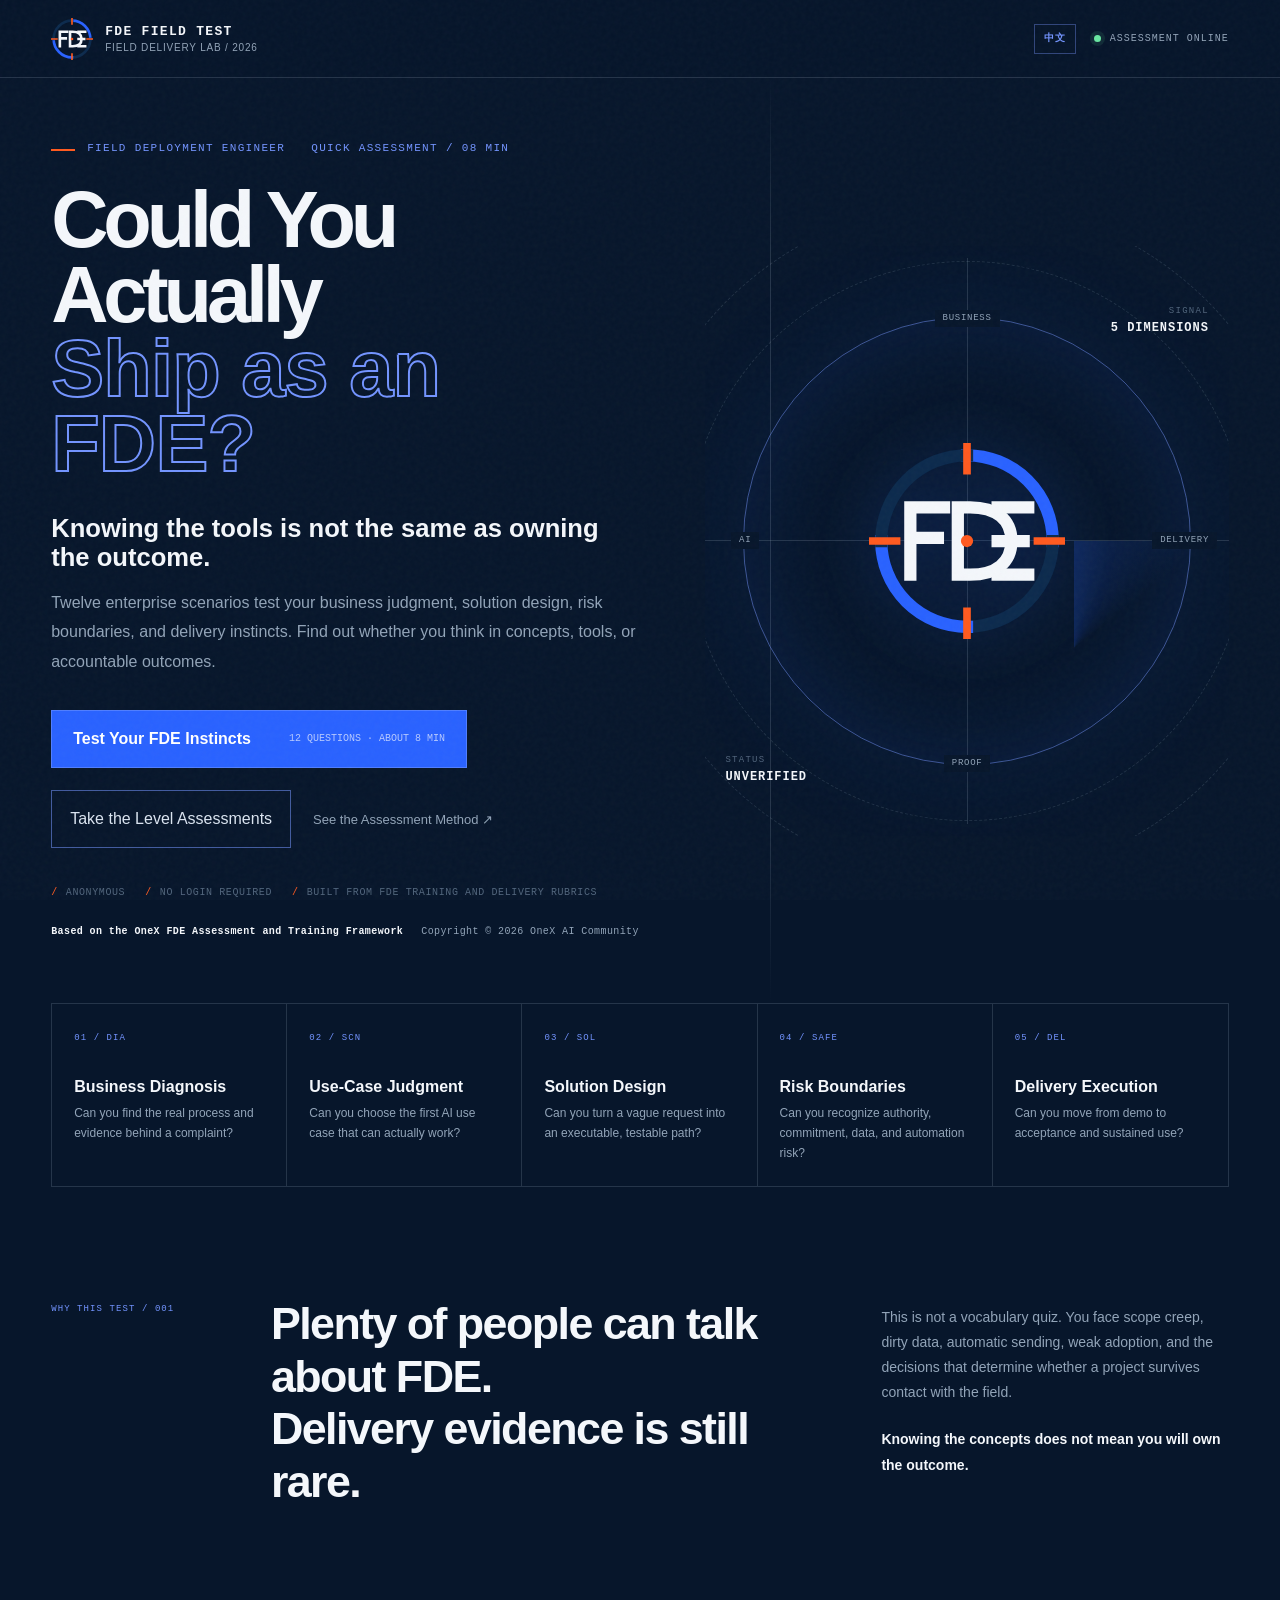
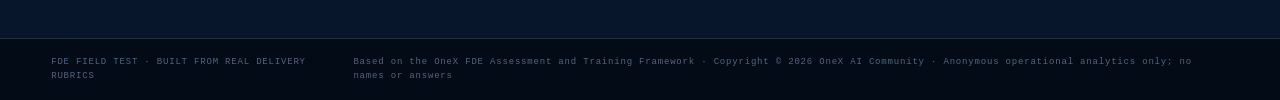
==== en/index.html @ 3817c982 "Build complete English FDE mirror" ====
<!doctype html>
<html lang="en">
  <head>
    <meta charset="utf-8" />
    <meta name="viewport" content="width=device-width, initial-scale=1" />
    <meta name="theme-color" content="#07162b" />
    <meta name="description" content="A public FDE capability challenge based on the OneX assessment and training framework: 12 quick scenarios and 200 questions across Foundation, Delivery, and Command." />
    <title>Could You Actually Ship as an FDE? | FDE Field Test</title>
    <link rel="icon" href="../logo.svg" type="image/svg+xml" />
    <link rel="stylesheet" href="../styles.css" />
    <link rel="stylesheet" href="../exam.css" />
  </head>
  <body>
    <div class="noise" aria-hidden="true"></div>
    <header class="site-header">
      <a class="brand" href="#" data-action="home" aria-label="Return to the FDE Field Test home page">
        <img src="../logo.svg" alt="" width="42" height="42" />
        <span class="brand-lockup"><strong>FDE FIELD TEST</strong><small>FIELD DELIVERY LAB / 2026</small></span>
      </a>
      <div class="header-tools">
        <a class="locale-switch" data-locale-switch href="../" lang="zh-CN" hreflang="zh-CN">中文</a>
        <div class="header-status" aria-label="Assessment status"><span class="status-light"></span><span>ASSESSMENT ONLINE</span></div>
      </div>
    </header>

    <main>
      <section id="landing-view" class="view landing-view" aria-labelledby="landing-title">
        <div class="hero-grid">
          <div class="hero-copy">
            <p class="eyebrow"><span>FIELD DEPLOYMENT ENGINEER</span><span>QUICK ASSESSMENT / 08 MIN</span></p>
            <h1 id="landing-title">Could You Actually<br /><em>Ship as an FDE?</em></h1>
            <p class="hero-deck">Knowing the tools is not the same as owning the outcome.</p>
            <p class="hero-intro">Twelve enterprise scenarios test your business judgment, solution design, risk boundaries, and delivery instincts. Find out whether you think in concepts, tools, or accountable outcomes.</p>
            <div class="hero-actions">
              <button class="primary-cta" type="button" data-action="start"><span>Test Your FDE Instincts</span><span class="button-code">12 QUESTIONS · ABOUT 8 MIN</span></button>
              <button class="secondary-button hero-exam-entry" type="button" data-action="levels">Take the Level Assessments</button>
              <button class="text-button" type="button" data-action="show-method">See the Assessment Method <span>↗</span></button>
            </div>
            <div class="hero-notes" aria-label="Assessment notes"><span>Anonymous</span><span>No login required</span><span>Built from FDE training and delivery rubrics</span></div>
            <p class="onex-credit"><strong>Based on the OneX FDE Assessment and Training Framework</strong><span>Copyright © 2026 OneX AI Community</span></p>
          </div>

          <div class="calibration-stage" aria-label="Five-dimension FDE capability instrument">
            <div class="orbit orbit-a"></div><div class="orbit orbit-b"></div>
            <div class="calibration-ring">
              <div class="tick-ring"></div><img class="hero-logo" src="../logo.svg" alt="FDE Field Test mark" /><div class="scan-line"></div>
              <span class="axis-label axis-top">BUSINESS</span><span class="axis-label axis-right">DELIVERY</span><span class="axis-label axis-bottom">PROOF</span><span class="axis-label axis-left">AI</span>
            </div>
            <div class="telemetry telemetry-top"><small>SIGNAL</small><strong>5 DIMENSIONS</strong></div>
            <div class="telemetry telemetry-bottom"><small>STATUS</small><strong>UNVERIFIED</strong></div>
          </div>
        </div>

        <div class="dimension-strip" aria-label="Five capabilities covered by the assessment">
          <article><span>01 / DIA</span><strong>Business Diagnosis</strong><p>Can you find the real process and evidence behind a complaint?</p></article>
          <article><span>02 / SCN</span><strong>Use-Case Judgment</strong><p>Can you choose the first AI use case that can actually work?</p></article>
          <article><span>03 / SOL</span><strong>Solution Design</strong><p>Can you turn a vague request into an executable, testable path?</p></article>
          <article><span>04 / SAFE</span><strong>Risk Boundaries</strong><p>Can you recognize authority, commitment, data, and automation risk?</p></article>
          <article><span>05 / DEL</span><strong>Delivery Execution</strong><p>Can you move from demo to acceptance and sustained use?</p></article>
        </div>

        <section class="truth-panel" aria-labelledby="truth-title">
          <p class="section-code">WHY THIS TEST / 001</p>
          <div><h2 id="truth-title">Plenty of people can talk about FDE.<br />Delivery evidence is still rare.</h2></div>
          <div class="truth-copy"><p>This is not a vocabulary quiz. You face scope creep, dirty data, automatic sending, weak adoption, and the decisions that determine whether a project survives contact with the field.</p><p class="sharp">Knowing the concepts does not mean you will own the outcome.</p></div>
        </section>
      </section>

      <section id="quiz-view" class="view quiz-view" hidden aria-labelledby="question-title">
        <div class="quiz-topbar">
          <button class="back-link" type="button" data-action="home">← Exit Quick Test</button>
          <div class="progress-meta"><span id="progress-text">QUESTION 01 / 12</span><span id="dimension-code">DIA · BUSINESS DIAGNOSIS</span></div>
        </div>
        <div class="progress-track" aria-hidden="true"><span id="progress-bar"></span></div>
        <div class="question-layout">
          <aside class="question-index" aria-hidden="true"><span id="question-number">01</span><small>FIELD<br />DECISION</small></aside>
          <div class="question-panel">
            <p class="scenario-label">/ FIELD SCENARIO</p><p id="question-scenario" class="scenario"></p><h2 id="question-title"></h2>
            <fieldset id="options-list" class="options-list"><legend class="sr-only">Choose one answer</legend></fieldset>
            <p id="question-error" class="question-error" role="alert" aria-live="polite"></p>
            <div class="quiz-controls"><button class="secondary-button" type="button" data-action="previous">Previous</button><span class="keyboard-hint">Press 1–4 · Enter to continue</span><button class="next-button" type="button" data-action="next">Lock Decision →</button></div>
          </div>
        </div>
      </section>

      <section id="result-view" class="view result-view" hidden aria-labelledby="result-level">
        <div class="result-head">
          <div><p class="eyebrow"><span>ASSESSMENT COMPLETE</span><span>QUICK PROFILE</span></p><p class="evidence-badge"><span></span>Potential profile · Not yet verified</p><h1 id="result-level">Use-Case Solver</h1><p id="result-verdict" class="result-verdict"></p></div>
          <div class="score-dial" aria-label="FDE potential index"><svg viewBox="0 0 220 220" aria-hidden="true"><circle class="dial-track" cx="110" cy="110" r="92"></circle><circle id="dial-progress" class="dial-progress" cx="110" cy="110" r="92"></circle><path class="dial-notch" d="M110 4v20M216 110h-20M110 216v-20M4 110h20"></path></svg><div><strong id="result-score">00</strong><span>/ 100</span><small>FDE POTENTIAL INDEX</small></div></div>
        </div>
        <div class="result-grid">
          <article class="radar-card"><header><span>CAPABILITY RADAR</span><strong>Five Dimensions</strong></header><canvas id="radar-canvas" width="560" height="420" aria-label="Five-dimension capability radar"></canvas><div id="dimension-scores" class="dimension-scores"></div></article>
          <div class="result-insights"><article class="insight-card strength-card"><span>STRONGEST SIGNAL</span><h2>Your Strength</h2><p id="result-strength"></p></article><article class="insight-card exposure-card"><span>WHERE YOU GET EXPOSED</span><h2 id="exposure-title">Where Your Judgment Breaks Down</h2><p id="result-exposure"></p></article><article class="insight-card action-card"><span>NEXT MOVE</span><h2>What to Train Next</h2><p id="result-training"></p></article></div>
        </div>
        <div class="result-actions"><button class="primary-cta" type="button" data-action="share">Generate My FDE Profile Card</button><button class="secondary-button light" type="button" data-action="professional">Start at Foundation</button><button class="text-button light" type="button" data-action="restart">Retake the Quick Test</button></div>
        <p class="onex-credit result-credit"><strong>Based on the OneX FDE Assessment and Training Framework</strong><span>Copyright © 2026 OneX AI Community</span></p>
        <div id="share-panel" class="share-panel" hidden><div class="share-preview"><canvas id="share-canvas" width="1080" height="1440" aria-label="FDE potential profile share card"></canvas></div><div class="share-copy"><span>SHARE THE SIGNAL</span><h2>Not another claim.<br />A snapshot of judgment.</h2><p>Share the card with peers or your team. The quick test profiles potential only; professional capability still requires project evidence and field review.</p><button class="next-button" type="button" data-action="download-card">Save Profile Card PNG</button></div></div>
      </section>

      <section id="level-view" class="view level-view" hidden aria-labelledby="level-title">
        <div class="exam-page-head"><button id="level-back-button" class="back-link light" type="button" data-exam-action="back-from-level">← Back to Home</button><p class="onex-credit compact"><strong>Based on the OneX FDE Assessment and Training Framework</strong><span>Copyright © 2026 OneX AI Community</span></p></div>
        <div class="level-intro"><p class="eyebrow"><span>FDE PROGRESSION</span><span>NO LEVEL SKIPPING</span></p><h1 id="level-title">Advanced is a standard you earn.<br />One level at a time.</h1><p>Everyone starts at Foundation. A full assessment unlocks the next level only with at least 85 overall and 70 in every module.</p></div>
        <div id="progression-path" class="progression-path" aria-label="FDE three-level progression path"><div data-path-level="junior"><span>01</span><strong>Foundation</strong><small>Required start</small></div><i aria-hidden="true">→</i><div data-path-level="intermediate"><span>02</span><strong>Delivery</strong><small>Unlock after Foundation</small></div><i aria-hidden="true">→</i><div data-path-level="advanced"><span>03</span><strong>Command</strong><small>Unlock after Delivery</small></div></div>
        <p id="progression-notice" class="progression-notice" role="status" aria-live="polite"></p>
        <div class="level-matrix" aria-label="FDE three-level assessments">
          <article class="level-card level-junior" data-level-card="junior"><header><span>L1 / FOUNDATION</span><b data-level-status="junior">Required Start</b></header><div class="level-number" aria-hidden="true">01</div><h2>Foundation · Core Knowledge</h2><p>For AI users and people beginning an FDE path. Tests models, prompting, RAG, use-case judgment, and delivery boundaries.</p><dl><div><dt>FULL</dt><dd>100 questions</dd></div><div><dt>ADVANCE</dt><dd>85</dd></div><div><dt>MODULE</dt><dd>≥ 70</dd></div></dl><p class="level-access-copy" data-lock-copy="junior">Required starting point</p><p class="level-best" data-best-score="junior"></p><button type="button" data-exam-action="select-level" data-level="junior">Enter Foundation →</button></article>
          <article class="level-card level-intermediate" data-level-card="intermediate"><header><span>L2 / DELIVERY</span><b data-level-status="intermediate">Locked</b></header><div class="level-number" aria-hidden="true">02</div><h2>Delivery · Applied Scenarios</h2><p>For people with solution, pilot, workflow, or client-delivery experience. Tests diagnosis, tradeoffs, execution, and acceptance.</p><dl><div><dt>FULL</dt><dd>60 questions</dd></div><div><dt>ADVANCE</dt><dd>85</dd></div><div><dt>MODULE</dt><dd>≥ 70</dd></div></dl><p class="level-access-copy" data-lock-copy="intermediate">🔒 Qualify at Foundation first</p><p class="level-best" data-best-score="intermediate"></p><button type="button" data-exam-action="select-level" data-level="intermediate">Enter Delivery →</button></article>
          <article class="level-card level-advanced" data-level-card="advanced"><header><span>L3 / COMMAND</span><b data-level-status="advanced">Locked</b></header><div class="level-number" aria-hidden="true">03</div><h2>Command · Complex Decisions</h2><p>For leaders of complex programs, cross-functional governance, and delivery at scale. Tests accountable decisions under commercial pressure.</p><dl><div><dt>FULL</dt><dd>40 questions</dd></div><div><dt>ADVANCE</dt><dd>85</dd></div><div><dt>MODULE</dt><dd>≥ 70</dd></div></dl><p class="level-access-copy" data-lock-copy="advanced">🔒 Qualify at Delivery first</p><p class="level-best" data-best-score="advanced"></p><button type="button" data-exam-action="select-level" data-level="advanced">Enter Command →</button></article>
        </div>
        <p class="certification-boundary">This result comes from a public FDE capability challenge. It is not a formal graduation, certification, or determination of real-project capability.</p>
      </section>

      <section id="mode-view" class="view mode-view" hidden aria-labelledby="mode-title">
        <div class="exam-page-head"><button class="back-link light" type="button" data-exam-action="levels">← Choose Another Level</button><p class="onex-credit compact"><strong>Based on the OneX FDE Assessment and Training Framework</strong><span>Copyright © 2026 OneX AI Community</span></p></div>
        <div class="mode-layout"><div class="mode-brief"><p id="mode-level-code" class="eyebrow"><span>L1 / FOUNDATION</span><span>MODE SELECT</span></p><h1 id="mode-title">Foundation · Core Knowledge</h1><p id="mode-description">Tests the core concepts, methods, and risk boundaries required for enterprise AI delivery.</p><p class="mode-rule-copy">Qualification: full assessment ≥ 85 overall and every module ≥ 70.</p><div id="mode-modules" class="mode-modules" aria-label="Assessment modules"></div></div>
          <div class="mode-options"><article><span>FULL ASSESSMENT</span><h2>Full Assessment</h2><strong id="full-count">100 questions</strong><p id="full-time">Suggested: 100–140 minutes</p><small>Counts toward qualification · Complete every question</small><button type="button" data-exam-action="start-mode" data-mode="full">Start Full Assessment →</button></article><article><span>PRACTICE SET</span><h2>Practice Set</h2><strong id="mock-count">50 questions</strong><p id="mock-time">Suggested: 45–70 minutes</p><small>Practice only · Does not create a level record or unlock the next level</small><button type="button" data-exam-action="start-mode" data-mode="mock">Start Practice Set →</button></article><div id="resume-panel" class="resume-panel" hidden><div><span>LOCAL PROGRESS</span><strong id="resume-copy">Unfinished progress found</strong></div><button type="button" data-exam-action="resume">Resume</button><button type="button" data-exam-action="clear-progress">Clear Progress</button></div><div id="progress-warning" class="progress-warning" hidden role="status"><div><span>PROGRESS RESET</span><strong id="progress-warning-copy">This progress cannot be restored.</strong></div><button type="button" data-exam-action="clear-invalid-progress">Clear Old Progress</button></div></div>
        </div>
      </section>

      <section id="exam-view" class="view exam-view" hidden aria-labelledby="exam-question-title">
        <div class="exam-shell"><aside id="exam-navigator" class="exam-navigator" aria-label="Question navigator"><div class="exam-nav-head"><span id="exam-level-code">L1 / FOUNDATION</span><button type="button" data-exam-action="toggle-nav" aria-expanded="false">Question Map</button></div><div class="exam-nav-stats"><strong id="exam-answered">0</strong><span>/ <b id="exam-total">100</b> answered</span></div><div id="exam-number-grid" class="exam-number-grid"></div><div class="exam-nav-legend"><span><i class="answered"></i>Answered</span><span><i class="current"></i>Current</span><span><i></i>Blank</span></div><button class="clear-exam" type="button" data-exam-action="clear-progress">Clear This Attempt</button></aside>
          <div class="exam-workbench"><header class="exam-toolbar"><button class="back-link light" type="button" data-exam-action="mode">← Exit Assessment</button><div><span id="exam-mode-label">Full Assessment</span><span id="exam-module-label">AI and LLM Foundations</span></div><p class="onex-credit compact"><strong>Based on the OneX FDE Framework</strong><span>Copyright © 2026 OneX AI Community</span></p></header><div class="exam-progress"><span id="exam-progress-bar"></span></div><article class="exam-question-card"><div class="exam-question-meta"><span id="exam-question-number">QUESTION 001</span><span id="exam-question-type">Single Select</span></div><p id="exam-question-guidance" class="exam-question-guidance" role="note" hidden>Select every correct answer. Missing, extra, or incorrect choices receive zero credit.</p><p id="exam-question-context" class="exam-context"></p><h1 id="exam-question-title">Loading question</h1><fieldset id="exam-options" class="exam-options"><legend class="sr-only">Choose an answer</legend></fieldset><p id="exam-save-status" class="exam-save-status" role="status">Answers are saved automatically in this browser</p></article><div class="exam-controls"><button type="button" data-exam-action="previous">← Previous</button><button type="button" data-exam-action="submit">Submit Assessment</button><button type="button" data-exam-action="next">Next →</button></div></div>
        </div>
        <div id="submit-panel" class="submit-panel" hidden role="dialog" aria-modal="true" aria-labelledby="submit-title"><div><span>FINAL CHECK</span><h2 id="submit-title">Submit this assessment?</h2><p id="submit-copy">Some questions are unanswered.</p><div><button type="button" data-exam-action="cancel-submit">Keep Working</button><button type="button" data-exam-action="confirm-submit">Confirm Submission</button></div></div></div>
      </section>

      <section id="exam-result-view" class="view exam-result-view" hidden aria-labelledby="exam-result-title">
        <div class="exam-result-top"><div><p id="exam-result-code" class="eyebrow"><span>L1 / FOUNDATION</span><span>ASSESSMENT COMPLETE</span></p><span id="exam-result-status" class="exam-result-status">Foundation Result</span><h1 id="exam-result-title">Your field judgment left evidence.</h1><p class="certification-boundary">This online result reflects this question set only. It is not full FDE certification.</p></div><div class="exam-score-block"><strong id="exam-result-score">00</strong><span>/ 100</span><small id="exam-result-mode">Practice Set</small></div></div>
        <div class="qualification-banner" aria-live="polite"><span>PROGRESSION VERDICT</span><strong id="qualification-status">Level Result</strong><p id="qualification-reason">Calculating qualification conditions.</p></div>
        <div class="exam-result-stats"><div><span>CORRECT</span><strong id="stat-correct">0</strong><small>Correct</small></div><div><span>PARTIAL</span><strong id="stat-partial">0</strong><small>Partial</small></div><div><span>WRONG</span><strong id="stat-wrong">0</strong><small>Incorrect</small></div><div><span>BLANK</span><strong id="stat-blank">0</strong><small>Unanswered</small></div></div>
        <div class="exam-result-grid"><article class="module-result-card"><header><span>MODULE PROFILE</span><h2>Capability by Module</h2></header><div id="module-results"></div></article><article class="result-diagnosis-card"><span>FIELD DIAGNOSIS</span><h2>Result Diagnosis</h2><div><strong>Strongest Module</strong><p id="result-strong-module"></p></div><div><strong>Training Priority</strong><p id="result-weak-module"></p></div></article></div>
        <section class="review-section" aria-labelledby="review-title"><header><div><span>REVIEW LOG</span><h2 id="review-title">Answer Review</h2></div><label>Filter by module<select id="review-filter" data-exam-action="filter-review"><option value="all">All Modules</option></select></label></header><div id="review-list" class="review-list"></div></section>
        <section id="final-share-identity" class="final-share-identity" aria-labelledby="final-share-title" hidden><div><span>OPTIONAL SHARE NAME</span><h2 id="final-share-title">Add a name to the three-level card</h2><p>Use your name, handle, or public alias. Leave it blank to show Anonymous Challenger.</p></div><label for="final-share-name"><span>Display name · Optional · 20 characters maximum</span><input id="final-share-name" name="share-name" maxlength="20" autocomplete="off" placeholder="e.g. Alex / fieldbuilder" /></label><small>Used only to generate this image locally. It is not uploaded, saved in the browser, or sent to analytics.</small></section>
        <div class="exam-result-actions"><button id="next-level-button" type="button" data-exam-action="next-level" hidden>Enter Next Level</button><button id="share-result-button" type="button" data-exam-action="share-result">Generate Level Scorecard</button><button type="button" data-exam-action="retry">Retry This Level</button><button type="button" data-exam-action="levels">View Level Path</button><button type="button" data-exam-action="home">Back to Home</button></div>
        <div id="exam-share-panel" class="exam-share-panel" hidden><canvas id="exam-share-canvas" width="1080" height="1440" aria-label="FDE level assessment share card"></canvas><div><span>SHARE YOUR PROOF</span><h2>Share the score.<br />Keep the boundary clear.</h2><p>The scorecard states the level, mode, and public-assessment boundary.</p><p id="exam-share-status" class="exam-share-status" role="status"></p><button type="button" data-exam-action="download-result-card">Save Scorecard PNG</button></div></div>
        <p class="onex-credit result-credit"><strong>Based on the OneX FDE Assessment and Training Framework</strong><span>Copyright © 2026 OneX AI Community</span></p>
      </section>
    </main>

    <footer><span>FDE FIELD TEST · BUILT FROM REAL DELIVERY RUBRICS</span><span>Based on the OneX FDE Assessment and Training Framework · Copyright © 2026 OneX AI Community · Anonymous operational analytics only; no names or answers</span></footer>
    <script type="module" src="../app.js"></script>
  </body>
</html>
---- styles.css ----
:root {
  color-scheme: dark;
  --navy-950: #030b17;
  --navy-900: #07162b;
  --navy-800: #0c2a4d;
  --cobalt: #2962ff;
  --cobalt-soft: #7394ff;
  --orange: #ff5a1f;
  --white: #f4f7fb;
  --steel: #92a4b8;
  --steel-dark: #51657c;
  --line: rgba(146, 164, 184, 0.22);
  --ink: #0a182a;
  --paper: #eef3f8;
  --mono: "SFMono-Regular", "Roboto Mono", Consolas, "Liberation Mono", monospace;
  --sans: Inter, "SF Pro Display", "PingFang SC", "Microsoft YaHei", sans-serif;
}

* { box-sizing: border-box; }
html { scroll-behavior: smooth; }
body { margin: 0; min-width: 320px; min-height: 100vh; background: var(--navy-900); color: var(--white); font-family: var(--sans); }
button, input { font: inherit; }
button { color: inherit; }
button:focus-visible, a:focus-visible, input:focus-visible { outline: 3px solid var(--orange); outline-offset: 4px; }
[hidden] { display: none !important; }
.sr-only { position: absolute; width: 1px; height: 1px; padding: 0; margin: -1px; overflow: hidden; clip: rect(0, 0, 0, 0); white-space: nowrap; border: 0; }
.noise { position: fixed; inset: 0; pointer-events: none; z-index: 30; opacity: .035; background-image: url("data:image/svg+xml,%3Csvg viewBox='0 0 220 220' xmlns='http://www.w3.org/2000/svg'%3E%3Cfilter id='n'%3E%3CfeTurbulence type='fractalNoise' baseFrequency='.9' numOctaves='3' stitchTiles='stitch'/%3E%3C/filter%3E%3Crect width='100%25' height='100%25' filter='url(%23n)' opacity='.9'/%3E%3C/svg%3E"); }

.site-header { min-height: 78px; padding: 0 clamp(20px, 4vw, 64px); display: flex; align-items: center; justify-content: space-between; border-bottom: 1px solid var(--line); background: rgba(7, 22, 43, .9); backdrop-filter: blur(18px); position: relative; z-index: 10; }
.brand { display: inline-flex; align-items: center; gap: 12px; color: inherit; text-decoration: none; }
.brand img { width: 42px; height: 42px; }
.brand-lockup { display: grid; gap: 3px; }
.brand-lockup strong { font-family: var(--mono); letter-spacing: .1em; font-size: 13px; }
.brand-lockup small { color: var(--steel); font-size: 10px; letter-spacing: .08em; }
.header-tools { display: flex; align-items: center; gap: 18px; }
.locale-switch { min-width: 38px; height: 30px; padding: 0 9px; display: inline-grid; place-items: center; border: 1px solid rgba(115, 148, 255, .38); color: var(--cobalt-soft); text-decoration: none; font: 700 10px/1 var(--mono); letter-spacing: .1em; transition: color .18s ease, border-color .18s ease, background .18s ease; }
.locale-switch:hover { color: var(--white); border-color: var(--cobalt-soft); background: rgba(41, 98, 255, .13); }
.header-status { display: flex; align-items: center; gap: 9px; color: var(--steel); font: 10px/1 var(--mono); letter-spacing: .1em; }
.status-light { width: 7px; height: 7px; border-radius: 50%; background: #69e7a2; box-shadow: 0 0 0 4px rgba(105, 231, 162, .1); }

main { min-height: calc(100vh - 140px); }
.view { width: min(100%, 1600px); margin: 0 auto; }
.landing-view { padding: 0 clamp(20px, 4vw, 64px) 72px; }
.hero-grid { min-height: 680px; display: grid; grid-template-columns: minmax(0, 1.06fr) minmax(430px, .94fr); align-items: center; gap: clamp(30px, 5vw, 90px); position: relative; }
.hero-grid::before { content: ""; position: absolute; width: 1px; top: 0; bottom: 0; left: 61%; background: linear-gradient(transparent, var(--line) 20%, var(--line) 80%, transparent); }
.hero-copy { padding: 64px 0; position: relative; z-index: 2; }
.eyebrow { margin: 0 0 28px; display: flex; align-items: center; gap: 26px; color: var(--cobalt-soft); font: 11px/1.2 var(--mono); letter-spacing: .12em; }
.eyebrow span:first-child { padding-left: 36px; position: relative; }
.eyebrow span:first-child::before { content: ""; position: absolute; left: 0; top: 50%; width: 24px; height: 2px; background: var(--orange); }
.hero-copy h1, .result-head h1, .pro-view > h1 { margin: 0; font-size: clamp(54px, 6.2vw, 104px); line-height: .94; letter-spacing: -.065em; font-weight: 780; }
.hero-copy h1 em { color: transparent; -webkit-text-stroke: 2px var(--cobalt-soft); font-style: normal; letter-spacing: -.01em; }
.hero-deck { margin: 32px 0 0; color: var(--white); font-size: clamp(20px, 2vw, 30px); font-weight: 700; }
.hero-intro { max-width: 660px; margin: 16px 0 0; color: var(--steel); font-size: 16px; line-height: 1.85; }
.hero-actions { margin-top: 34px; display: flex; align-items: center; flex-wrap: wrap; gap: 22px; }
.primary-cta, .next-button { min-height: 58px; border: 0; padding: 0 22px; display: inline-flex; align-items: center; justify-content: space-between; gap: 38px; background: var(--cobalt); color: #fff; font-weight: 750; cursor: pointer; box-shadow: inset 0 0 0 1px rgba(255,255,255,.18); transition: transform .18s ease, background .18s ease; }
.primary-cta:hover, .next-button:hover { transform: translateY(-2px); background: #3d72ff; }
.button-code { color: rgba(255,255,255,.66); font: 10px/1 var(--mono); }
.text-button, .back-link { border: 0; padding: 8px 0; background: transparent; color: var(--steel); cursor: pointer; font-size: 13px; }
.text-button:hover, .back-link:hover { color: var(--white); }
.hero-notes { margin-top: 38px; display: flex; flex-wrap: wrap; gap: 9px 20px; color: var(--steel-dark); font: 10px/1.4 var(--mono); letter-spacing: .06em; text-transform: uppercase; }
.hero-notes span::before { content: "/"; margin-right: 8px; color: var(--orange); }

.calibration-stage { min-height: 590px; display: grid; place-items: center; position: relative; overflow: hidden; }
.calibration-ring { width: min(35vw, 470px); aspect-ratio: 1; border: 1px solid rgba(115, 148, 255, .5); border-radius: 50%; display: grid; place-items: center; position: relative; box-shadow: inset 0 0 90px rgba(41, 98, 255, .12), 0 0 120px rgba(41, 98, 255, .08); }
.calibration-ring::before, .calibration-ring::after { content: ""; position: absolute; background: rgba(146, 164, 184, .22); }
.calibration-ring::before { width: calc(100% + 120px); height: 1px; }
.calibration-ring::after { height: calc(100% + 120px); width: 1px; }
.tick-ring { position: absolute; inset: 24px; border-radius: 50%; background: repeating-conic-gradient(from -1deg, rgba(146,164,184,.5) 0 1deg, transparent 1deg 10deg); mask: radial-gradient(circle, transparent 0 79%, #000 80% 84%, transparent 85%); }
.hero-logo { width: 44%; height: 44%; filter: drop-shadow(0 0 28px rgba(41,98,255,.22)); z-index: 2; }
.scan-line { position: absolute; width: 48%; height: 48%; top: 50%; left: 50%; transform-origin: 0 0; background: conic-gradient(from 0deg, rgba(41,98,255,.22), transparent 52deg); border-radius: 0 0 100% 0; animation: scan 8s linear infinite; }
.orbit { position: absolute; border: 1px dashed rgba(146,164,184,.18); border-radius: 50%; }
.orbit-a { width: 560px; aspect-ratio: 1; }
.orbit-b { width: 680px; aspect-ratio: 1; }
.axis-label { position: absolute; padding: 4px 8px; background: var(--navy-900); color: var(--steel); font: 9px/1 var(--mono); letter-spacing: .08em; z-index: 2; }
.axis-top { top: -8px; }.axis-right { right: -27px; }.axis-bottom { bottom: -8px; }.axis-left { left: -13px; }
.telemetry { position: absolute; display: grid; gap: 5px; font-family: var(--mono); }
.telemetry small { color: var(--steel-dark); font-size: 9px; letter-spacing: .14em; }
.telemetry strong { font-size: 12px; letter-spacing: .08em; }
.telemetry-top { top: 60px; right: 20px; text-align: right; }.telemetry-bottom { bottom: 52px; left: 20px; }
@keyframes scan { to { transform: rotate(360deg); } }

.dimension-strip { display: grid; grid-template-columns: repeat(5, 1fr); border: 1px solid var(--line); }
.dimension-strip article { min-height: 164px; padding: 22px; border-right: 1px solid var(--line); transition: background .2s ease; }
.dimension-strip article:last-child { border-right: 0; }
.dimension-strip article:hover { background: rgba(41,98,255,.07); }
.dimension-strip span, .section-code, .insight-card > span, .radar-card header span, .pro-grid article > span, .share-copy > span { color: var(--cobalt-soft); font: 9px/1 var(--mono); letter-spacing: .12em; }
.dimension-strip strong { display: block; margin-top: 34px; font-size: 16px; }
.dimension-strip p { margin: 8px 0 0; color: var(--steel); font-size: 12px; line-height: 1.65; }
.truth-panel { padding: 110px 0 58px; display: grid; grid-template-columns: .4fr 1.3fr .8fr; gap: 46px; align-items: start; }
.section-code { margin: 8px 0 0; }
.truth-panel h2 { margin: 0; font-size: clamp(30px, 3.5vw, 52px); line-height: 1.18; letter-spacing: -.035em; }
.truth-copy { padding-top: 8px; }
.truth-copy p { margin: 0; color: var(--steel); line-height: 1.8; font-size: 14px; }
.truth-copy .sharp { margin-top: 22px; color: var(--white); font-weight: 700; }

.quiz-view { min-height: calc(100vh - 78px); padding: 40px clamp(20px, 5vw, 84px) 80px; }
.quiz-topbar { display: flex; justify-content: space-between; align-items: center; }
.progress-meta { display: flex; gap: 32px; color: var(--steel); font: 10px/1 var(--mono); letter-spacing: .1em; }
.progress-track { height: 2px; margin-top: 22px; background: rgba(146,164,184,.16); }
.progress-track span { display: block; width: 8.33%; height: 100%; background: var(--orange); transition: width .35s ease; }
.question-layout { width: min(1180px, 100%); margin: 56px auto 0; display: grid; grid-template-columns: 130px 1fr; gap: 54px; }
.question-index { border-right: 1px solid var(--line); }
.question-index > span { display: block; color: transparent; -webkit-text-stroke: 1px var(--cobalt-soft); font: 92px/.8 var(--mono); letter-spacing: -.12em; }
.question-index small { display: block; margin-top: 22px; color: var(--steel-dark); font: 9px/1.5 var(--mono); letter-spacing: .14em; }
.scenario-label { margin: 0 0 14px; color: var(--orange); font: 10px/1 var(--mono); letter-spacing: .12em; }
.scenario { max-width: 780px; margin: 0; color: var(--steel); font-size: 16px; line-height: 1.75; }
.question-panel h2 { max-width: 900px; margin: 22px 0 34px; font-size: clamp(30px, 3.8vw, 56px); line-height: 1.14; letter-spacing: -.04em; }
.options-list { margin: 0; padding: 0; border: 0; display: grid; grid-template-columns: repeat(2, minmax(0, 1fr)); gap: 12px; }
.option-label { min-height: 100px; display: flex; align-items: center; gap: 18px; padding: 18px; border: 1px solid var(--line); background: rgba(3,11,23,.35); cursor: pointer; transition: border .18s ease, background .18s ease, transform .18s ease; }
.option-label:hover { border-color: var(--cobalt-soft); transform: translateY(-1px); }
.option-label:has(input:checked) { border-color: var(--cobalt); background: rgba(41,98,255,.14); box-shadow: inset 4px 0 0 var(--cobalt); }
.option-key { flex: 0 0 auto; width: 34px; height: 34px; display: grid; place-items: center; border: 1px solid var(--steel-dark); color: var(--steel); font: 12px/1 var(--mono); }
.option-label:has(input:checked) .option-key { border-color: var(--orange); color: var(--white); background: var(--orange); }
.option-copy { color: #dbe5f1; font-size: 14px; line-height: 1.55; }
.question-error { min-height: 22px; margin: 14px 0 0; color: #ff9873; font-size: 12px; }
.quiz-controls { margin-top: 24px; display: grid; grid-template-columns: auto 1fr auto; gap: 22px; align-items: center; }
.secondary-button { min-height: 48px; padding: 0 18px; border: 1px solid var(--line); background: transparent; color: var(--steel); cursor: pointer; }
.secondary-button:hover { border-color: var(--cobalt-soft); color: var(--white); }
.secondary-button:disabled { opacity: .35; cursor: not-allowed; }
.keyboard-hint { justify-self: center; color: var(--steel-dark); font: 9px/1 var(--mono); letter-spacing: .08em; }

.result-view { background: var(--paper); color: var(--ink); padding: 70px clamp(20px, 5vw, 84px) 90px; }
.result-view .eyebrow { color: #3155be; }
.result-head { display: grid; grid-template-columns: 1fr auto; gap: 50px; align-items: center; padding-bottom: 54px; border-bottom: 1px solid rgba(10,24,42,.18); }
.evidence-badge { width: fit-content; margin: 0 0 22px; padding: 7px 11px; display: flex; align-items: center; gap: 8px; border: 1px solid rgba(10,24,42,.22); color: #3c526d; font: 10px/1 var(--mono); letter-spacing: .08em; }
.evidence-badge span { width: 7px; height: 7px; border-radius: 50%; background: var(--orange); }
.result-head h1 { max-width: 820px; font-size: clamp(52px, 7vw, 96px); }
.result-verdict { max-width: 720px; margin: 20px 0 0; color: #4b617a; font-size: 17px; line-height: 1.7; }
.score-dial { width: min(28vw, 300px); aspect-ratio: 1; position: relative; }
.score-dial svg { width: 100%; height: 100%; transform: rotate(-90deg); }
.dial-track, .dial-progress { fill: none; stroke-width: 8; }
.dial-track { stroke: rgba(10,24,42,.1); }
.dial-progress { stroke: var(--cobalt); stroke-linecap: square; stroke-dasharray: 578; stroke-dashoffset: 578; transition: stroke-dashoffset 1s cubic-bezier(.2,.8,.2,1); }
.dial-notch { stroke: var(--orange); stroke-width: 4; fill: none; }
.score-dial > div { position: absolute; inset: 0; display: grid; place-content: center; text-align: center; }
.score-dial strong { font: 78px/.85 var(--mono); letter-spacing: -.08em; }
.score-dial span { color: #70849a; font: 11px/1 var(--mono); }
.score-dial small { margin-top: 10px; color: #3c526d; font-size: 12px; }
.result-grid { margin-top: 40px; display: grid; grid-template-columns: minmax(0, 1.3fr) minmax(320px, .7fr); gap: 16px; }
.radar-card, .insight-card { border: 1px solid rgba(10,24,42,.16); background: #f8fafc; }
.radar-card { padding: 24px; }
.radar-card header { display: flex; justify-content: space-between; }
.radar-card header strong { font-size: 15px; }
.radar-card canvas { display: block; width: 100%; height: auto; max-height: 430px; }
.dimension-scores { display: grid; grid-template-columns: repeat(5, 1fr); border-top: 1px solid rgba(10,24,42,.12); }
.dimension-scores div { padding: 14px 8px 2px; border-right: 1px solid rgba(10,24,42,.12); }
.dimension-scores div:last-child { border-right: 0; }
.dimension-scores span { display: block; color: #647991; font-size: 10px; }
.dimension-scores strong { display: block; margin-top: 6px; font: 22px/1 var(--mono); }
.result-insights { display: grid; grid-template-rows: repeat(3, 1fr); gap: 16px; }
.insight-card { padding: 24px; }
.insight-card h2 { margin: 28px 0 8px; font-size: 20px; }
.insight-card p { margin: 0; color: #4d627a; font-size: 13px; line-height: 1.7; }
.exposure-card { background: var(--ink); color: var(--white); border-color: var(--ink); }
.exposure-card p { color: #aebdce; }
.exposure-card > span { color: #ff8a60; }
.result-actions { margin-top: 24px; display: flex; flex-wrap: wrap; align-items: center; gap: 12px; }
.secondary-button.light { border-color: rgba(10,24,42,.2); color: #3b526c; }
.text-button.light { color: #536b85; }
.share-panel { margin-top: 34px; padding-top: 34px; border-top: 1px solid rgba(10,24,42,.16); display: grid; grid-template-columns: minmax(280px,.7fr) minmax(300px,1fr); gap: 44px; align-items: center; }
.share-preview { max-width: 440px; padding: 12px; background: #dfe7f0; transform: rotate(-1.2deg); box-shadow: 0 20px 60px rgba(10,24,42,.16); }
.share-preview canvas { display: block; width: 100%; height: auto; background: var(--navy-900); }
.share-copy h2 { margin: 18px 0; font-size: clamp(34px,4vw,58px); line-height: 1.12; letter-spacing: -.04em; }
.share-copy p { max-width: 620px; margin: 0 0 28px; color: #4d627a; line-height: 1.75; }

.pro-view { min-height: calc(100vh - 78px); padding: 54px clamp(20px, 6vw, 100px) 90px; }
.pro-view .eyebrow { margin-top: 60px; }
.pro-view > h1 { max-width: 1000px; }
.pro-lead { max-width: 760px; margin: 28px 0 0; color: var(--steel); font-size: 17px; line-height: 1.8; }
.pro-grid { margin-top: 60px; display: grid; grid-template-columns: repeat(4, 1fr); border: 1px solid var(--line); }
.pro-grid article { min-height: 230px; padding: 24px; border-right: 1px solid var(--line); }
.pro-grid article:last-child { border-right: 0; }
.pro-grid article > span { color: var(--orange); font-size: 12px; }
.pro-grid h2 { margin: 70px 0 10px; font-size: 20px; }
.pro-grid p { margin: 0; color: var(--steel); font-size: 13px; line-height: 1.65; }
.pro-proof { margin: 24px 0; display: grid; grid-template-columns: 170px 170px 1fr; gap: 1px; background: var(--line); border: 1px solid var(--line); }
.pro-proof > * { margin: 0; padding: 22px; background: var(--navy-900); }
.pro-proof div { display: grid; gap: 7px; }
.pro-proof span { color: var(--steel-dark); font: 9px/1 var(--mono); letter-spacing: .1em; }
.pro-proof strong { font: 36px/1 var(--mono); }
.pro-proof small, .pro-proof p { color: var(--steel); font-size: 11px; line-height: 1.6; }

footer { min-height: 62px; padding: 0 clamp(20px, 4vw, 64px); display: flex; align-items: center; justify-content: space-between; gap: 20px; border-top: 1px solid var(--line); background: var(--navy-950); color: var(--steel-dark); font: 9px/1.5 var(--mono); letter-spacing: .09em; }

@media (max-width: 1050px) {
  .hero-grid { grid-template-columns: 1fr 390px; }
  .hero-grid::before { display: none; }
  .dimension-strip { grid-template-columns: repeat(3, 1fr); }
  .dimension-strip article { border-bottom: 1px solid var(--line); }
  .truth-panel { grid-template-columns: 1fr 2fr; }
  .truth-copy { grid-column: 2; }
  .result-grid { grid-template-columns: 1fr; }
  .result-insights { grid-template-columns: repeat(3,1fr); grid-template-rows: auto; }
  .pro-grid { grid-template-columns: repeat(2, 1fr); }
  .pro-grid article { border-bottom: 1px solid var(--line); }
}

@media (max-width: 760px) {
  .site-header { min-height: 66px; }
  .brand img { width: 34px; height: 34px; }
  .brand-lockup small, .header-status span:last-child { display: none; }
  .header-tools { gap: 12px; }
  .hero-grid { min-height: auto; grid-template-columns: 1fr; gap: 0; }
  .hero-copy { padding: 58px 0 20px; }
  .eyebrow { align-items: flex-start; flex-direction: column; gap: 9px; }
  .hero-copy h1 { font-size: clamp(48px, 15vw, 72px); }
  .hero-intro { font-size: 14px; }
  .hero-actions { align-items: stretch; flex-direction: column; }
  .primary-cta { width: 100%; }
  .text-button { align-self: flex-start; }
  .calibration-stage { min-height: 430px; }
  .calibration-ring { width: min(78vw, 350px); }
  .orbit-a { width: 390px; }.orbit-b { width: 480px; }
  .telemetry-top { top: 28px; }.telemetry-bottom { bottom: 24px; }
  .dimension-strip { grid-template-columns: 1fr; }
  .dimension-strip article { min-height: auto; border-right: 0; padding: 18px; display: grid; grid-template-columns: 76px 110px 1fr; align-items: center; gap: 8px; }
  .dimension-strip strong { margin-top: 0; }
  .dimension-strip p { margin-top: 0; }
  .truth-panel { padding-top: 70px; grid-template-columns: 1fr; gap: 20px; }
  .truth-copy { grid-column: auto; }
  .quiz-view { padding-top: 24px; }
  .progress-meta { gap: 12px; flex-direction: column; align-items: flex-end; }
  .question-layout { margin-top: 34px; grid-template-columns: 1fr; gap: 20px; }
  .question-index { border-right: 0; display: flex; align-items: baseline; gap: 12px; }
  .question-index > span { font-size: 54px; }
  .question-index small { margin-top: 0; }
  .question-panel h2 { font-size: 32px; }
  .options-list { grid-template-columns: 1fr; }
  .option-label { min-height: 82px; }
  .quiz-controls { grid-template-columns: 1fr 1fr; }
  .keyboard-hint { display: none; }
  .result-view { padding-top: 46px; }
  .result-head { grid-template-columns: 1fr; }
  .result-head h1 { font-size: 54px; }
  .score-dial { width: min(72vw, 280px); justify-self: center; }
  .radar-card { padding: 14px; overflow: hidden; }
  .dimension-scores { grid-template-columns: repeat(5, minmax(58px,1fr)); overflow-x: auto; }
  .result-insights { grid-template-columns: 1fr; }
  .result-actions { align-items: stretch; flex-direction: column; }
  .result-actions > * { width: 100%; }
  .share-panel { grid-template-columns: 1fr; }
  .share-preview { max-width: 330px; justify-self: center; }
  .pro-view > h1 { font-size: 54px; }
  .pro-grid { grid-template-columns: 1fr; }
  .pro-grid article { min-height: auto; border-right: 0; }
  .pro-grid h2 { margin-top: 34px; }
  .pro-proof { grid-template-columns: 1fr 1fr; }
  .pro-proof p { grid-column: 1 / -1; }
  footer { padding: 18px 20px; align-items: flex-start; flex-direction: column; }
}

@media (prefers-reduced-motion: reduce) {
  html { scroll-behavior: auto; }
  *, *::before, *::after { animation-duration: .01ms !important; animation-iteration-count: 1 !important; transition-duration: .01ms !important; }
}
---- exam.css ----
.onex-credit {
  margin: 24px 0 0;
  display: flex;
  flex-wrap: wrap;
  gap: 8px 18px;
  color: var(--steel);
  font: 10px/1.5 var(--mono);
  letter-spacing: .04em;
}
.onex-credit strong { color: var(--white); font-weight: 600; }
.onex-credit.compact { margin: 0; justify-content: flex-end; text-align: right; }
.onex-credit.compact strong, .onex-credit.compact span { display: block; width: 100%; }
.hero-exam-entry { min-height: 58px; border-color: rgba(115,148,255,.55); color: #dbe5f1; }

.level-view,
.mode-view,
.exam-view {
  min-height: calc(100vh - 78px);
  background:
    linear-gradient(rgba(115,148,255,.035) 1px, transparent 1px),
    linear-gradient(90deg, rgba(115,148,255,.035) 1px, transparent 1px),
    var(--navy-900);
  background-size: 52px 52px;
}
.level-view, .mode-view { padding: 34px clamp(20px, 4vw, 64px) 78px; }
.exam-page-head { display: flex; align-items: flex-start; justify-content: space-between; gap: 30px; }
.level-intro { padding: 82px 0 52px; display: grid; grid-template-columns: 1fr .48fr; gap: 40px; align-items: end; }
.level-intro .eyebrow { grid-column: 1 / -1; margin-bottom: 0; }
.level-intro h1 { margin: 0; max-width: 880px; font-size: clamp(52px, 6.2vw, 96px); line-height: .94; letter-spacing: -.065em; }
.level-intro > p:last-child { margin: 0 0 7px; color: var(--steel); font-size: 15px; line-height: 1.8; }

.progression-path { margin: 0 0 18px; padding: 15px 18px; border: 1px solid var(--line); display: grid; grid-template-columns: 1fr auto 1fr auto 1fr; align-items: center; gap: 14px; background: rgba(3,11,23,.72); }
.progression-path > div { min-width: 0; display: grid; grid-template-columns: auto 1fr; gap: 5px 10px; color: var(--steel-dark); }
.progression-path span { grid-row: 1 / 3; color: inherit; font: 700 24px/1 var(--mono); }
.progression-path strong { color: inherit; font-size: 13px; }
.progression-path small { overflow: hidden; text-overflow: ellipsis; white-space: nowrap; font: 8px/1.2 var(--mono); }
.progression-path i { color: var(--steel-dark); font: 14px/1 var(--mono); }
.progression-path > div.is-unlocked { color: var(--cobalt-soft); }
.progression-path > div.is-complete { color: var(--green); }
.progression-notice { min-height: 22px; margin: 0 0 18px; color: #ffb398; font-size: 12px; line-height: 1.6; }

.level-matrix { border: 1px solid var(--line); display: grid; grid-template-columns: repeat(3, minmax(0, 1fr)); }
.level-card { --level-accent: #39d98a; min-height: 480px; padding: 22px; border-right: 1px solid var(--line); display: flex; flex-direction: column; position: relative; overflow: hidden; background: rgba(3,11,23,.76); }
.level-card:last-child { border-right: 0; }
.level-card::before { content: ""; position: absolute; inset: 0 auto 0 0; width: 4px; background: var(--level-accent); transform: scaleY(.18); transform-origin: top; transition: transform .3s ease; }
.level-card:hover::before, .level-card.is-recommended::before { transform: scaleY(1); }
.level-card:hover { background: rgba(12,42,77,.62); }
.level-card.is-locked { opacity: .48; filter: saturate(.55); }
.level-card.is-locked:hover { background: rgba(3,11,23,.76); }
.level-card.is-qualified::before { transform: scaleY(1); }
.level-intermediate { --level-accent: #5d8cff; }
.level-advanced { --level-accent: #ad7bff; background: linear-gradient(155deg, rgba(173,123,255,.11), rgba(3,11,23,.78) 44%); }
.level-card header { min-height: 26px; display: flex; justify-content: space-between; gap: 12px; color: var(--steel); font: 9px/1.2 var(--mono); letter-spacing: .1em; }
.level-card header b { padding: 6px 8px; background: var(--level-accent); color: #07162b; font-size: 8px; letter-spacing: .08em; }
.level-card header b[hidden] { display: none; }
.level-number { margin-top: 32px; color: transparent; -webkit-text-stroke: 1px var(--level-accent); font: 112px/.78 var(--mono); letter-spacing: -.14em; opacity: .8; }
.level-card h2 { margin: 38px 0 0; font-size: clamp(26px, 2.4vw, 38px); letter-spacing: -.045em; }
.level-card > p { min-height: 72px; margin: 14px 0 24px; color: var(--steel); font-size: 13px; line-height: 1.75; }
.level-card .level-access-copy { min-height: 20px; margin: 0 0 8px; color: var(--cobalt-soft); font: 10px/1.5 var(--mono); }
.level-card .level-best { min-height: 16px; margin: 0 0 12px; color: var(--green); font: 8px/1.4 var(--mono); letter-spacing: .05em; }
.level-card dl { margin: auto 0 22px; padding: 16px 0; border-top: 1px solid var(--line); border-bottom: 1px solid var(--line); display: grid; grid-template-columns: repeat(3, 1fr); }
.level-card dl div { padding-left: 12px; border-left: 1px solid var(--line); }
.level-card dl div:first-child { padding-left: 0; border-left: 0; }
.level-card dt { color: var(--steel-dark); font: 8px/1 var(--mono); letter-spacing: .1em; }
.level-card dd { margin: 8px 0 0; font: 700 15px/1 var(--mono); }
.level-card > button, .mode-options article button, .resume-panel button, .progress-warning button, .exam-controls button, .exam-result-actions button, .exam-share-panel button, .submit-panel button {
  min-height: 50px;
  padding: 0 17px;
  border: 1px solid var(--line);
  background: transparent;
  color: var(--white);
  cursor: pointer;
  font-weight: 700;
}
.level-card > button { width: 100%; border-color: color-mix(in srgb, var(--level-accent) 65%, transparent); text-align: left; }
.level-card > button:hover { background: var(--level-accent); color: #07162b; }
.level-card > button:disabled { border-color: var(--line); color: var(--steel-dark); cursor: not-allowed; background: rgba(146,164,184,.04); }
.level-card > button:disabled:hover { color: var(--steel-dark); background: rgba(146,164,184,.04); }
.certification-boundary { max-width: 960px; margin: 34px 0 0; padding-left: 18px; border-left: 3px solid var(--orange); color: var(--steel); font-size: 12px; line-height: 1.75; }

.mode-layout { min-height: 650px; padding-top: 86px; display: grid; grid-template-columns: minmax(0, .78fr) minmax(520px, 1.22fr); gap: clamp(48px, 8vw, 120px); }
.mode-brief h1 { margin: 0; max-width: 620px; font-size: clamp(48px, 5vw, 82px); line-height: .98; letter-spacing: -.06em; }
.mode-brief > p:not(.eyebrow) { max-width: 580px; margin: 25px 0 0; color: var(--steel); line-height: 1.8; }
.mode-brief .mode-rule-copy { padding-left: 14px; border-left: 3px solid var(--orange); color: #ffc3ad; font-size: 12px; font-weight: 700; }
.mode-modules { margin-top: 42px; border-top: 1px solid var(--line); }
.mode-module { padding: 13px 0; display: grid; grid-template-columns: 58px 1fr; align-items: center; border-bottom: 1px solid var(--line); }
.mode-module span { color: var(--cobalt-soft); font: 9px/1 var(--mono); letter-spacing: .09em; }
.mode-module strong { font-size: 13px; }
.mode-options { display: grid; grid-template-columns: 1fr 1fr; gap: 14px; align-content: start; }
.mode-options > article { min-height: 390px; padding: 25px; border: 1px solid var(--line); background: rgba(3,11,23,.72); display: flex; flex-direction: column; position: relative; }
.mode-options > article::after { content: ""; position: absolute; inset: 0 0 auto; height: 3px; background: var(--cobalt); }
.mode-options > article:nth-child(2)::after { background: var(--orange); }
.mode-options article > span { color: var(--steel); font: 9px/1 var(--mono); letter-spacing: .11em; }
.mode-options article h2 { margin: 76px 0 0; font-size: 32px; }
.mode-options article strong { margin-top: 16px; font: 700 46px/1 var(--mono); }
.mode-options article p { margin: 14px 0 30px; color: var(--steel); font-size: 13px; }
.mode-options article small { min-height: 38px; margin: -14px 0 22px; color: var(--cobalt-soft); font: 9px/1.55 var(--mono); }
.mode-options article button { margin-top: auto; border-color: rgba(115,148,255,.5); }
.mode-options article button:hover { background: var(--cobalt); }
.resume-panel { grid-column: 1 / -1; padding: 18px; border: 1px solid rgba(255,90,31,.45); display: grid; grid-template-columns: 1fr auto auto; align-items: center; gap: 12px; background: rgba(255,90,31,.06); }
.resume-panel > div { display: grid; gap: 7px; }
.resume-panel span { color: var(--orange); font: 8px/1 var(--mono); letter-spacing: .12em; }
.resume-panel strong { font-size: 13px; }
.resume-panel button { min-height: 42px; font-size: 12px; }
.progress-warning { grid-column: 1 / -1; padding: 18px; border: 1px solid rgba(115,148,255,.45); display: grid; grid-template-columns: 1fr auto; align-items: center; gap: 12px; background: rgba(41,98,255,.08); }
.progress-warning > div { display: grid; gap: 7px; }
.progress-warning span { color: var(--cobalt-soft); font: 8px/1 var(--mono); letter-spacing: .12em; }
.progress-warning strong { font-size: 13px; line-height: 1.55; }
.progress-warning button { min-height: 42px; font-size: 12px; }

.exam-shell { min-height: calc(100vh - 78px); display: grid; grid-template-columns: minmax(260px, 20vw) minmax(0, 1fr); }
.exam-navigator { min-width: 0; padding: 28px 22px; border-right: 1px solid var(--line); background: rgba(3,11,23,.9); position: sticky; top: 0; height: calc(100vh - 78px); overflow-y: auto; }
.exam-nav-head { display: flex; align-items: center; justify-content: space-between; color: var(--cobalt-soft); font: 9px/1 var(--mono); letter-spacing: .1em; }
.exam-nav-head button { display: none; }
.exam-nav-stats { margin-top: 34px; display: flex; align-items: baseline; gap: 8px; }
.exam-nav-stats strong { font: 700 52px/1 var(--mono); }
.exam-nav-stats span { color: var(--steel); font: 10px/1 var(--mono); }
.exam-number-grid { margin-top: 26px; display: grid; grid-template-columns: repeat(5, minmax(0, 1fr)); gap: 6px; }
.exam-number-grid button { aspect-ratio: 1; min-width: 0; padding: 0; border: 1px solid rgba(146,164,184,.22); background: transparent; color: var(--steel-dark); cursor: pointer; font: 9px/1 var(--mono); }
.exam-number-grid button.is-answered { border-color: #5d8cff; color: #dbe5f1; background: rgba(41,98,255,.15); }
.exam-number-grid button.is-current { border-color: var(--orange); color: #fff; background: var(--orange); }
.exam-nav-legend { margin-top: 22px; display: flex; flex-wrap: wrap; gap: 10px 14px; color: var(--steel-dark); font: 8px/1 var(--mono); }
.exam-nav-legend span { display: flex; align-items: center; gap: 6px; }
.exam-nav-legend i { width: 8px; height: 8px; border: 1px solid var(--line); }
.exam-nav-legend i.answered { border-color: #5d8cff; background: rgba(41,98,255,.4); }
.exam-nav-legend i.current { border-color: var(--orange); background: var(--orange); }
.clear-exam { margin-top: 28px; padding: 8px 0; border: 0; background: transparent; color: var(--steel-dark); cursor: pointer; font: 9px/1 var(--mono); }
.clear-exam:hover { color: #ff9873; }

.exam-workbench { min-width: 0; padding: 0 clamp(20px, 4vw, 64px) 56px; }
.exam-toolbar { min-height: 72px; display: grid; grid-template-columns: auto 1fr auto; gap: 30px; align-items: center; border-bottom: 1px solid var(--line); }
.exam-toolbar > div { display: flex; justify-content: center; gap: 24px; color: var(--steel); font: 9px/1 var(--mono); letter-spacing: .09em; }
.exam-progress { height: 3px; background: rgba(146,164,184,.13); }
.exam-progress span { display: block; width: 1%; height: 100%; background: var(--orange); transition: width .2s ease; }
.exam-question-card { width: min(920px, 100%); min-height: 590px; margin: 58px auto 0; }
.exam-question-meta { display: flex; gap: 18px; color: var(--cobalt-soft); font: 9px/1 var(--mono); letter-spacing: .11em; }
.exam-question-meta span:last-child { color: var(--orange); }
.exam-question-meta #exam-question-type.is-multiple { padding: 7px 9px; margin: -7px -9px; background: var(--orange); color: #fff; font-weight: 800; }
.exam-question-guidance { margin: 18px 0 0; padding: 12px 14px; border-left: 3px solid var(--orange); background: rgba(255,90,31,.08); color: #ffc3ad; font-size: 12px; font-weight: 700; line-height: 1.65; }
.exam-context { max-width: 820px; margin: 28px 0 0; padding: 18px 20px; border-left: 3px solid var(--cobalt); background: rgba(41,98,255,.08); color: #b8c7d9; font-size: 14px; line-height: 1.75; }
.exam-context:empty { display: none; }
.exam-question-card h1 { max-width: 880px; margin: 24px 0 34px; font-size: clamp(28px, 3.2vw, 48px); line-height: 1.18; letter-spacing: -.04em; }
.exam-options { margin: 0; padding: 0; border: 0; display: grid; grid-template-columns: 1fr 1fr; gap: 10px; }
.exam-option { min-height: 92px; padding: 16px; border: 1px solid var(--line); display: flex; align-items: center; gap: 14px; background: rgba(3,11,23,.42); cursor: pointer; }
.exam-option:hover { border-color: var(--cobalt-soft); }
.exam-option:has(input:checked) { border-color: var(--cobalt); background: rgba(41,98,255,.15); box-shadow: inset 3px 0 0 var(--orange); }
.exam-option input { position: absolute; opacity: 0; pointer-events: none; }
.exam-option-key { flex: 0 0 32px; height: 32px; display: grid; place-items: center; border: 1px solid var(--steel-dark); color: var(--steel); font: 10px/1 var(--mono); }
.exam-option:has(input:checked) .exam-option-key { background: var(--orange); border-color: var(--orange); color: white; }
.exam-option-copy { color: #dbe5f1; font-size: 13px; line-height: 1.55; }
.exam-save-status { margin: 15px 0 0; color: var(--steel-dark); font: 9px/1.4 var(--mono); }
.exam-controls { width: min(920px, 100%); margin: 18px auto 0; display: grid; grid-template-columns: 1fr auto 1fr; gap: 12px; }
.exam-controls button:last-child { justify-self: end; }
.exam-controls button:nth-child(2) { border-color: rgba(255,90,31,.6); color: #ffb198; }
.exam-controls button:hover { border-color: var(--cobalt-soft); background: rgba(41,98,255,.12); }
.exam-controls button:disabled { opacity: .3; cursor: not-allowed; }

.submit-panel { position: fixed; inset: 0; z-index: 100; padding: 20px; display: grid; place-items: center; background: rgba(3,11,23,.82); backdrop-filter: blur(10px); }
.submit-panel > div { width: min(520px, 100%); padding: 30px; border: 1px solid rgba(255,90,31,.55); background: var(--navy-900); box-shadow: 16px 16px 0 rgba(3,11,23,.55); }
.submit-panel span { color: var(--orange); font: 9px/1 var(--mono); letter-spacing: .12em; }
.submit-panel h2 { margin: 16px 0 0; font-size: 34px; }
.submit-panel p { color: var(--steel); line-height: 1.7; }
.submit-panel > div > div { margin-top: 24px; display: grid; grid-template-columns: 1fr 1fr; gap: 10px; }
.submit-panel button:last-child { background: var(--orange); border-color: var(--orange); }

.exam-result-view { padding: 70px clamp(20px, 5vw, 84px) 90px; background: #eaf0f6; color: var(--ink); }
.exam-result-top { display: grid; grid-template-columns: 1fr auto; gap: 50px; align-items: end; }
.exam-result-top .eyebrow { color: #3155be; }
.exam-result-status { display: inline-block; padding: 8px 11px; background: #07162b; color: #fff; font: 9px/1 var(--mono); letter-spacing: .08em; }
.exam-result-top h1 { max-width: 820px; margin: 20px 0 0; font-size: clamp(42px, 5.4vw, 78px); line-height: .98; letter-spacing: -.06em; }
.exam-result-top .certification-boundary { color: #51657c; }
.exam-score-block { min-width: 310px; text-align: right; }
.exam-score-block strong { font: 750 clamp(110px, 14vw, 210px)/.75 var(--mono); letter-spacing: -.12em; color: #07162b; }
.exam-score-block > span { color: #3155be; font: 12px/1 var(--mono); }
.exam-score-block small { display: block; margin-top: 20px; color: #51657c; font: 9px/1 var(--mono); letter-spacing: .1em; }
.exam-result-stats { margin-top: 62px; display: grid; grid-template-columns: repeat(4, 1fr); border: 1px solid rgba(10,24,42,.15); }
.qualification-banner { margin-top: 26px; padding: 20px 22px; border: 1px solid rgba(41,98,255,.24); border-left: 5px solid #2962ff; background: rgba(255,255,255,.66); display: grid; grid-template-columns: auto 1fr; gap: 8px 22px; align-items: baseline; }
.qualification-banner > span { grid-row: 1 / 3; color: #3155be; font: 8px/1.3 var(--mono); letter-spacing: .1em; }
.qualification-banner strong { font-size: 22px; }
.qualification-banner p { margin: 0; color: #51657c; font-size: 13px; line-height: 1.6; }
.exam-result-stats > div { min-height: 126px; padding: 18px; border-right: 1px solid rgba(10,24,42,.15); }
.exam-result-stats > div:last-child { border-right: 0; }
.exam-result-stats span { color: #3155be; font: 8px/1 var(--mono); letter-spacing: .1em; }
.exam-result-stats strong { display: block; margin-top: 24px; font: 700 32px/1 var(--mono); }
.exam-result-stats small { display: block; margin-top: 6px; color: #697c90; }
.exam-result-grid { margin-top: 18px; display: grid; grid-template-columns: minmax(0, 1.45fr) minmax(300px, .55fr); gap: 18px; }
.module-result-card, .result-diagnosis-card { padding: 24px; border: 1px solid rgba(10,24,42,.15); background: #f7f9fc; }
.module-result-card header span, .result-diagnosis-card > span, .review-section header span { color: #3155be; font: 8px/1 var(--mono); letter-spacing: .11em; }
.module-result-card h2, .result-diagnosis-card h2, .review-section h2 { margin: 10px 0 24px; font-size: 26px; }
.module-result-row { padding: 14px 0; display: grid; grid-template-columns: minmax(140px, .45fr) 1fr 48px; gap: 16px; align-items: center; border-top: 1px solid rgba(10,24,42,.12); }
.module-result-row span { font-size: 12px; }
.module-result-track { height: 8px; background: #d9e1eb; }
.module-result-track i { display: block; height: 100%; background: #2962ff; }
.module-result-row strong { text-align: right; font: 700 13px/1 var(--mono); }
.result-diagnosis-card > div { padding: 18px 0; border-top: 1px solid rgba(10,24,42,.12); }
.result-diagnosis-card strong { font-size: 12px; }
.result-diagnosis-card p { margin: 8px 0 0; color: #51657c; font-size: 13px; line-height: 1.7; }
.review-section { margin-top: 18px; padding: 24px; border: 1px solid rgba(10,24,42,.15); background: #f7f9fc; }
.review-section > header { display: flex; justify-content: space-between; align-items: end; gap: 30px; }
.review-section label { display: grid; gap: 7px; color: #51657c; font-size: 11px; }
.review-section select { min-width: 210px; min-height: 40px; padding: 0 12px; border: 1px solid rgba(10,24,42,.18); background: white; color: #0a182a; }
.review-list { display: grid; gap: 10px; }
.review-item { padding: 20px; border: 1px solid rgba(10,24,42,.12); background: white; }
.review-item header { display: flex; justify-content: space-between; gap: 18px; color: #3155be; font: 9px/1 var(--mono); }
.review-item .review-context { margin: 15px 0 0; color: #697c90; font-size: 12px; line-height: 1.65; }
.review-item h3 { margin: 10px 0 16px; font-size: 17px; line-height: 1.5; }
.review-answers { display: grid; grid-template-columns: 1fr 1fr; gap: 10px; }
.review-answers div { padding: 12px; background: #edf2f7; }
.review-answers span { display: block; color: #697c90; font: 8px/1 var(--mono); letter-spacing: .08em; }
.review-answers strong { display: block; margin-top: 8px; font-size: 12px; line-height: 1.5; }
.review-item > p:last-child { margin: 14px 0 0; padding-left: 12px; border-left: 3px solid #2962ff; color: #405a75; font-size: 12px; line-height: 1.7; }
.review-empty { padding: 30px; border: 1px dashed rgba(10,24,42,.2); color: #51657c; }
.review-more { min-height: 52px; border: 1px solid rgba(41,98,255,.28); background: #edf2ff; color: #244eb9; font: 700 11px/1 var(--mono); letter-spacing: .04em; }
.review-more:hover { border-color: #2962ff; background: #e3ebff; }
.exam-result-actions { margin-top: 22px; display: flex; flex-wrap: wrap; gap: 10px; }
.exam-result-actions button { color: #0a182a; border-color: rgba(10,24,42,.2); }
.exam-result-actions button:first-child { background: #2962ff; color: white; border-color: #2962ff; }
.exam-result-actions button[hidden] { display: none; }
.final-share-identity { margin-top: 24px; padding: 24px; border: 1px solid rgba(41,98,255,.22); border-left: 5px solid #ff5a1f; background: linear-gradient(120deg, rgba(255,255,255,.9), rgba(229,237,255,.78)); display: grid; grid-template-columns: minmax(260px,1fr) minmax(280px,.8fr); gap: 18px 34px; align-items: end; }
.final-share-identity[hidden] { display: none; }
.final-share-identity > div > span { color: #3155be; font: 9px/1 var(--mono); letter-spacing: .1em; }
.final-share-identity h2 { margin: 12px 0 6px; font-size: 28px; letter-spacing: -.03em; }
.final-share-identity p { margin: 0; color: #51657c; font-size: 13px; line-height: 1.6; }
.final-share-identity label { display: grid; gap: 9px; color: #324b67; font-size: 12px; font-weight: 700; }
.final-share-identity input { min-height: 48px; padding: 0 14px; border: 1px solid rgba(10,24,42,.22); background: white; color: #0a182a; font: 600 16px/1.2 "PingFang SC", sans-serif; outline: 0; }
.final-share-identity input:focus { border-color: #2962ff; box-shadow: 0 0 0 3px rgba(41,98,255,.12); }
.final-share-identity small { grid-column: 1 / -1; color: #6a7c91; font-size: 11px; }
.exam-share-panel { margin-top: 22px; padding: 24px; display: grid; grid-template-columns: minmax(280px, 420px) 1fr; gap: 46px; align-items: center; background: #07162b; color: white; }
.exam-share-panel canvas { width: 100%; height: auto; border: 1px solid rgba(255,255,255,.15); }
.exam-share-panel span { color: #7394ff; font: 9px/1 var(--mono); letter-spacing: .12em; }
.exam-share-panel h2 { margin: 18px 0 0; max-width: 540px; font-size: 40px; line-height: 1.12; }
.exam-share-panel p { color: var(--steel); }
.exam-share-panel .exam-share-status { min-height: 1.5em; color: #dbe5f1; font-weight: 700; }
.exam-share-panel button { margin-top: 18px; background: #2962ff; }
.result-credit { color: #51657c; }
.result-credit strong { color: #0a182a; }

@media (max-width: 1000px) {
  .level-intro { grid-template-columns: 1fr; }
  .level-matrix { grid-template-columns: 1fr; }
  .level-card { min-height: auto; border-right: 0; border-bottom: 1px solid var(--line); }
  .level-card:last-child { border-bottom: 0; }
  .progression-path { grid-template-columns: 1fr; }
  .progression-path i { transform: rotate(90deg); justify-self: center; }
  .level-number { position: absolute; right: 28px; top: 58px; margin: 0; font-size: 84px; opacity: .38; }
  .level-card h2 { margin-top: 52px; }
  .mode-layout { grid-template-columns: 1fr; }
  .exam-shell { grid-template-columns: 220px minmax(0, 1fr); }
  .exam-number-grid { grid-template-columns: repeat(4, minmax(0, 1fr)); }
  .exam-result-grid { grid-template-columns: 1fr; }
}

@media (max-width: 720px) {
  .hero-exam-entry { width: 100%; }
  .onex-credit { display: grid; gap: 4px; }
  .exam-page-head { align-items: flex-start; }
  .exam-page-head .onex-credit { max-width: 190px; }
  .level-intro { padding-top: 60px; }
  .level-intro h1 { font-size: 52px; }
  .level-card { padding: 18px; }
  .level-card > p { min-height: auto; }
  .level-number { font-size: 68px; }
  .mode-layout { padding-top: 60px; gap: 42px; }
  .mode-brief h1 { font-size: 50px; }
  .mode-options { grid-template-columns: 1fr; }
  .mode-options > article { min-height: 330px; }
  .mode-options article h2 { margin-top: 52px; }
  .resume-panel, .progress-warning { grid-column: auto; grid-template-columns: 1fr; }
  .exam-view { padding-top: 0; }
  .exam-shell { display: block; }
  .exam-navigator { position: sticky; top: 0; z-index: 20; width: 100%; height: auto; max-height: none; padding: 14px 18px; border-right: 0; border-bottom: 1px solid var(--line); overflow: visible; }
  .exam-nav-head button { min-height: 34px; display: block; padding: 0 10px; border: 1px solid var(--line); background: transparent; color: white; font-size: 10px; }
  .exam-nav-stats { display: none; }
  .exam-number-grid, .exam-nav-legend, .clear-exam { display: none; }
  .exam-navigator.is-open { max-height: 66vh; overflow-y: auto; }
  .exam-navigator.is-open .exam-number-grid { display: grid; grid-template-columns: repeat(8, minmax(0, 1fr)); }
  .exam-navigator.is-open .exam-nav-legend { display: flex; }
  .exam-navigator.is-open .clear-exam { display: block; }
  .exam-workbench { padding: 0 18px 46px; }
  .exam-toolbar { min-height: 62px; grid-template-columns: auto 1fr; gap: 16px; }
  .exam-toolbar > div { justify-content: flex-end; flex-direction: column; align-items: flex-end; gap: 5px; }
  .exam-toolbar .onex-credit { display: none; }
  .exam-question-card { min-height: 560px; margin-top: 36px; }
  .exam-question-card h1 { font-size: 30px; }
  .exam-options { grid-template-columns: 1fr; }
  .exam-option { min-height: 74px; }
  .exam-controls { grid-template-columns: 1fr 1fr; }
  .exam-controls button:nth-child(2) { grid-column: 1 / -1; grid-row: 2; }
  .exam-controls button:last-child { justify-self: stretch; }
  .exam-result-view { padding-top: 46px; }
  .exam-result-top { grid-template-columns: 1fr; }
  .exam-result-top h1 { font-size: 48px; }
  .exam-score-block { min-width: 0; text-align: left; }
  .exam-score-block strong { font-size: 132px; }
  .exam-result-stats { grid-template-columns: 1fr 1fr; }
  .exam-result-stats > div:nth-child(2) { border-right: 0; }
  .exam-result-stats > div:nth-child(-n+2) { border-bottom: 1px solid rgba(10,24,42,.15); }
  .module-result-row { grid-template-columns: 1fr 44px; }
  .module-result-track { grid-column: 1 / -1; grid-row: 2; }
  .review-section { padding: 16px; }
  .review-section > header { align-items: stretch; flex-direction: column; }
  .review-section select { min-width: 0; width: 100%; }
  .review-answers { grid-template-columns: 1fr; }
  .exam-result-actions { display: grid; }
  .final-share-identity { grid-template-columns: 1fr; padding: 18px; }
  .final-share-identity small { grid-column: auto; }
  .exam-share-panel { grid-template-columns: 1fr; padding: 16px; }
  .exam-share-panel canvas { max-width: 340px; justify-self: center; }
  .exam-share-panel h2 { font-size: 32px; }
}

@media (prefers-reduced-motion: reduce) {
  .level-card::before, .exam-progress span { transition: none; }
}
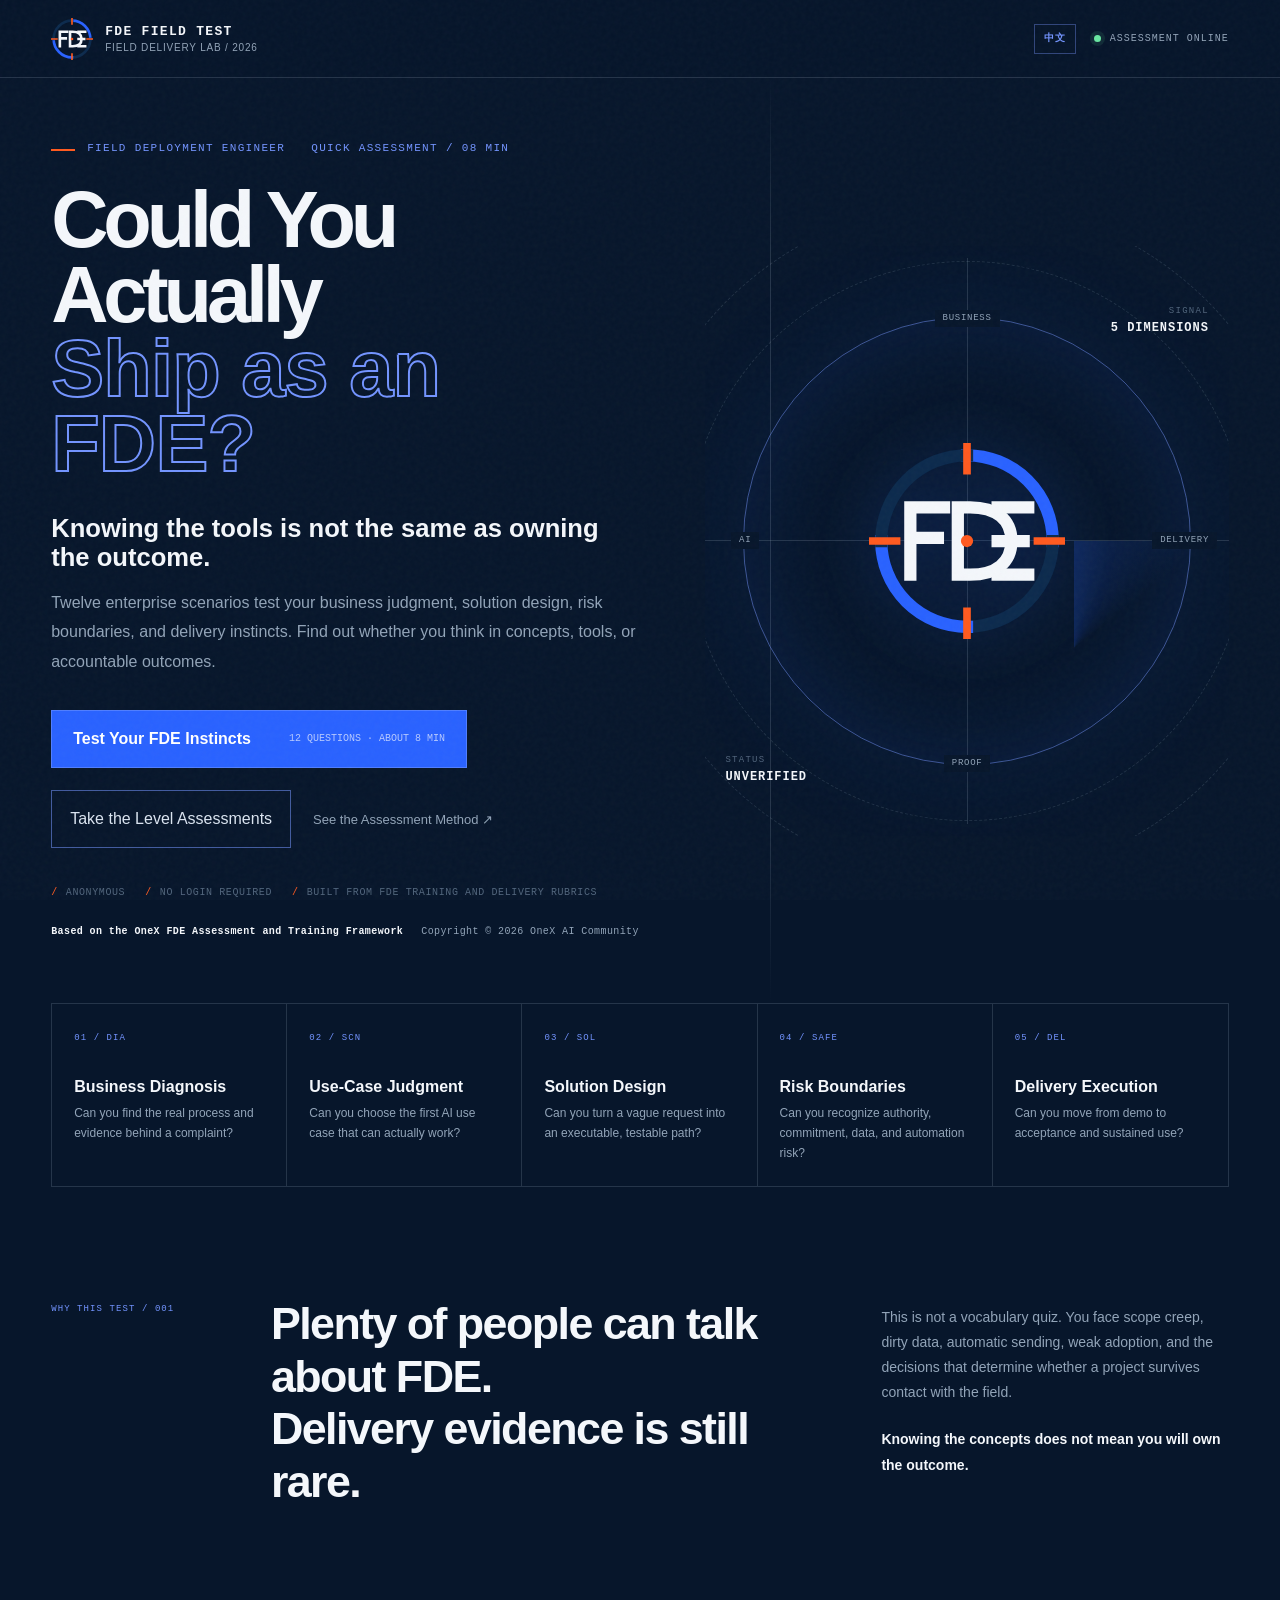
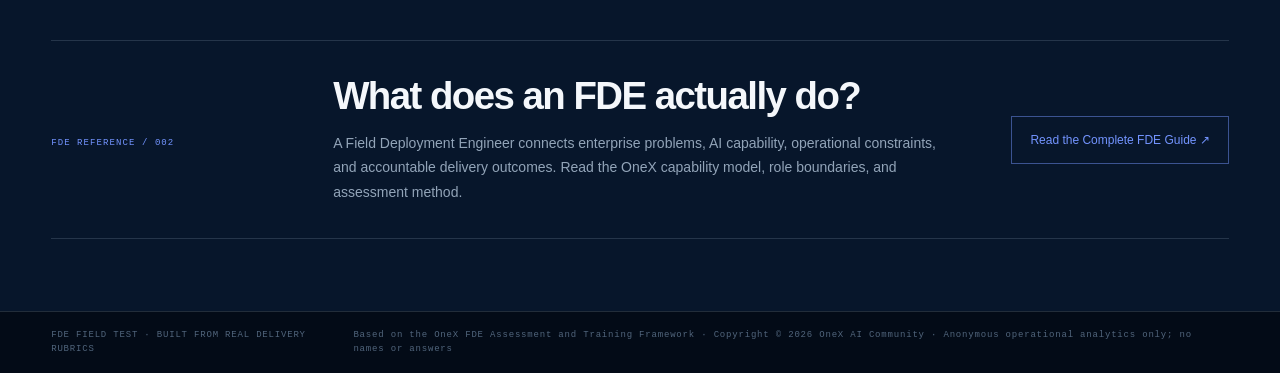
==== commit d9dc5e8b: "Publish bilingual FDE authority pages" ====
--- a/en/index.html
+++ b/en/index.html
@@ -4,11 +4,28 @@
     <meta charset="utf-8" />
     <meta name="viewport" content="width=device-width, initial-scale=1" />
     <meta name="theme-color" content="#07162b" />
-    <meta name="description" content="A public FDE capability challenge based on the OneX assessment and training framework: 12 quick scenarios and 200 questions across Foundation, Delivery, and Command." />
-    <title>Could You Actually Ship as an FDE? | FDE Field Test</title>
+    <title>FDE Assessment | Could You Actually Ship as a Field Deployment Engineer?</title>
+    <meta name="description" content="Test your Field Deployment Engineer potential with 12 enterprise scenarios, then take 200 sequential questions across Foundation, Delivery, and Command in the OneX FDE Field Test." />
+    <link rel="canonical" href="https://fde.onex.plus/en/" />
+    <link rel="alternate" hreflang="zh-CN" href="https://fde.onex.plus/" />
+    <link rel="alternate" hreflang="en" href="https://fde.onex.plus/en/" />
+    <link rel="alternate" hreflang="x-default" href="https://fde.onex.plus/" />
+    <meta property="og:type" content="website" />
+    <meta property="og:locale" content="en_US" />
+    <meta property="og:title" content="Could You Actually Ship as an FDE?" />
+    <meta property="og:description" content="Twelve enterprise scenarios profile your FDE instincts. Then test delivery judgment across 200 sequential questions." />
+    <meta property="og:url" content="https://fde.onex.plus/en/" />
+    <meta property="og:image" content="https://fde.onex.plus/assets/og-fde-en.png" />
+    <meta property="og:image:width" content="1200" />
+    <meta property="og:image:height" content="630" />
+    <meta name="twitter:card" content="summary_large_image" />
+    <meta name="twitter:title" content="FDE Field Test | Test Your Delivery Instincts" />
+    <meta name="twitter:description" content="Knowing the tools is not the same as owning the outcome. Take the public OneX FDE capability challenge." />
+    <meta name="twitter:image" content="https://fde.onex.plus/assets/og-fde-en.png" />
     <link rel="icon" href="../logo.svg" type="image/svg+xml" />
     <link rel="stylesheet" href="../styles.css" />
     <link rel="stylesheet" href="../exam.css" />
+    <script type="application/ld+json">{"@context":"https://schema.org","@graph":[{"@type":"Organization","@id":"https://fde.onex.plus/#organization","name":"OneX AI Community","url":"https://fde.onex.plus/","logo":{"@type":"ImageObject","url":"https://fde.onex.plus/logo.svg"}},{"@type":"WebSite","@id":"https://fde.onex.plus/#website","name":"FDE Field Test","alternateName":"OneX FDE Assessment","url":"https://fde.onex.plus/","inLanguage":["zh-CN","en"],"publisher":{"@id":"https://fde.onex.plus/#organization"},"description":"A public Field Deployment Engineer capability challenge based on the OneX FDE Assessment and Training Framework."}]}</script>
   </head>
   <body>
     <div class="noise" aria-hidden="true"></div>
@@ -64,6 +81,11 @@
           <div><h2 id="truth-title">Plenty of people can talk about FDE.<br />Delivery evidence is still rare.</h2></div>
           <div class="truth-copy"><p>This is not a vocabulary quiz. You face scope creep, dirty data, automatic sending, weak adoption, and the decisions that determine whether a project survives contact with the field.</p><p class="sharp">Knowing the concepts does not mean you will own the outcome.</p></div>
         </section>
+        <section class="fde-reference-preview" aria-labelledby="fde-reference-title">
+          <p class="section-code">FDE REFERENCE / 002</p>
+          <div><h2 id="fde-reference-title">What does an FDE actually do?</h2><p>A Field Deployment Engineer connects enterprise problems, AI capability, operational constraints, and accountable delivery outcomes. Read the OneX capability model, role boundaries, and assessment method.</p></div>
+          <a href="./fde-guide/">Read the Complete FDE Guide ↗</a>
+        </section>
       </section>
 
       <section id="quiz-view" class="view quiz-view" hidden aria-labelledby="question-title">
@@ -85,7 +107,7 @@
 
       <section id="result-view" class="view result-view" hidden aria-labelledby="result-level">
         <div class="result-head">
-          <div><p class="eyebrow"><span>ASSESSMENT COMPLETE</span><span>QUICK PROFILE</span></p><p class="evidence-badge"><span></span>Potential profile · Not yet verified</p><h1 id="result-level">Use-Case Solver</h1><p id="result-verdict" class="result-verdict"></p></div>
+          <div><p class="eyebrow"><span>ASSESSMENT COMPLETE</span><span>QUICK PROFILE</span></p><p class="evidence-badge"><span></span>Potential profile · Not yet verified</p><h2 id="result-level">Use-Case Solver</h2><p id="result-verdict" class="result-verdict"></p></div>
           <div class="score-dial" aria-label="FDE potential index"><svg viewBox="0 0 220 220" aria-hidden="true"><circle class="dial-track" cx="110" cy="110" r="92"></circle><circle id="dial-progress" class="dial-progress" cx="110" cy="110" r="92"></circle><path class="dial-notch" d="M110 4v20M216 110h-20M110 216v-20M4 110h20"></path></svg><div><strong id="result-score">00</strong><span>/ 100</span><small>FDE POTENTIAL INDEX</small></div></div>
         </div>
         <div class="result-grid">
@@ -99,7 +121,7 @@
 
       <section id="level-view" class="view level-view" hidden aria-labelledby="level-title">
         <div class="exam-page-head"><button id="level-back-button" class="back-link light" type="button" data-exam-action="back-from-level">← Back to Home</button><p class="onex-credit compact"><strong>Based on the OneX FDE Assessment and Training Framework</strong><span>Copyright © 2026 OneX AI Community</span></p></div>
-        <div class="level-intro"><p class="eyebrow"><span>FDE PROGRESSION</span><span>NO LEVEL SKIPPING</span></p><h1 id="level-title">Advanced is a standard you earn.<br />One level at a time.</h1><p>Everyone starts at Foundation. A full assessment unlocks the next level only with at least 85 overall and 70 in every module.</p></div>
+        <div class="level-intro"><p class="eyebrow"><span>FDE PROGRESSION</span><span>NO LEVEL SKIPPING</span></p><h2 id="level-title">Advanced is a standard you earn.<br />One level at a time.</h2><p>Everyone starts at Foundation. A full assessment unlocks the next level only with at least 85 overall and 70 in every module.</p></div>
         <div id="progression-path" class="progression-path" aria-label="FDE three-level progression path"><div data-path-level="junior"><span>01</span><strong>Foundation</strong><small>Required start</small></div><i aria-hidden="true">→</i><div data-path-level="intermediate"><span>02</span><strong>Delivery</strong><small>Unlock after Foundation</small></div><i aria-hidden="true">→</i><div data-path-level="advanced"><span>03</span><strong>Command</strong><small>Unlock after Delivery</small></div></div>
         <p id="progression-notice" class="progression-notice" role="status" aria-live="polite"></p>
         <div class="level-matrix" aria-label="FDE three-level assessments">
@@ -112,20 +134,20 @@
 
       <section id="mode-view" class="view mode-view" hidden aria-labelledby="mode-title">
         <div class="exam-page-head"><button class="back-link light" type="button" data-exam-action="levels">← Choose Another Level</button><p class="onex-credit compact"><strong>Based on the OneX FDE Assessment and Training Framework</strong><span>Copyright © 2026 OneX AI Community</span></p></div>
-        <div class="mode-layout"><div class="mode-brief"><p id="mode-level-code" class="eyebrow"><span>L1 / FOUNDATION</span><span>MODE SELECT</span></p><h1 id="mode-title">Foundation · Core Knowledge</h1><p id="mode-description">Tests the core concepts, methods, and risk boundaries required for enterprise AI delivery.</p><p class="mode-rule-copy">Qualification: full assessment ≥ 85 overall and every module ≥ 70.</p><div id="mode-modules" class="mode-modules" aria-label="Assessment modules"></div></div>
+        <div class="mode-layout"><div class="mode-brief"><p id="mode-level-code" class="eyebrow"><span>L1 / FOUNDATION</span><span>MODE SELECT</span></p><h2 id="mode-title">Foundation · Core Knowledge</h2><p id="mode-description">Tests the core concepts, methods, and risk boundaries required for enterprise AI delivery.</p><p class="mode-rule-copy">Qualification: full assessment ≥ 85 overall and every module ≥ 70.</p><div id="mode-modules" class="mode-modules" aria-label="Assessment modules"></div></div>
           <div class="mode-options"><article><span>FULL ASSESSMENT</span><h2>Full Assessment</h2><strong id="full-count">100 questions</strong><p id="full-time">Suggested: 100–140 minutes</p><small>Counts toward qualification · Complete every question</small><button type="button" data-exam-action="start-mode" data-mode="full">Start Full Assessment →</button></article><article><span>PRACTICE SET</span><h2>Practice Set</h2><strong id="mock-count">50 questions</strong><p id="mock-time">Suggested: 45–70 minutes</p><small>Practice only · Does not create a level record or unlock the next level</small><button type="button" data-exam-action="start-mode" data-mode="mock">Start Practice Set →</button></article><div id="resume-panel" class="resume-panel" hidden><div><span>LOCAL PROGRESS</span><strong id="resume-copy">Unfinished progress found</strong></div><button type="button" data-exam-action="resume">Resume</button><button type="button" data-exam-action="clear-progress">Clear Progress</button></div><div id="progress-warning" class="progress-warning" hidden role="status"><div><span>PROGRESS RESET</span><strong id="progress-warning-copy">This progress cannot be restored.</strong></div><button type="button" data-exam-action="clear-invalid-progress">Clear Old Progress</button></div></div>
         </div>
       </section>
 
       <section id="exam-view" class="view exam-view" hidden aria-labelledby="exam-question-title">
         <div class="exam-shell"><aside id="exam-navigator" class="exam-navigator" aria-label="Question navigator"><div class="exam-nav-head"><span id="exam-level-code">L1 / FOUNDATION</span><button type="button" data-exam-action="toggle-nav" aria-expanded="false">Question Map</button></div><div class="exam-nav-stats"><strong id="exam-answered">0</strong><span>/ <b id="exam-total">100</b> answered</span></div><div id="exam-number-grid" class="exam-number-grid"></div><div class="exam-nav-legend"><span><i class="answered"></i>Answered</span><span><i class="current"></i>Current</span><span><i></i>Blank</span></div><button class="clear-exam" type="button" data-exam-action="clear-progress">Clear This Attempt</button></aside>
-          <div class="exam-workbench"><header class="exam-toolbar"><button class="back-link light" type="button" data-exam-action="mode">← Exit Assessment</button><div><span id="exam-mode-label">Full Assessment</span><span id="exam-module-label">AI and LLM Foundations</span></div><p class="onex-credit compact"><strong>Based on the OneX FDE Framework</strong><span>Copyright © 2026 OneX AI Community</span></p></header><div class="exam-progress"><span id="exam-progress-bar"></span></div><article class="exam-question-card"><div class="exam-question-meta"><span id="exam-question-number">QUESTION 001</span><span id="exam-question-type">Single Select</span></div><p id="exam-question-guidance" class="exam-question-guidance" role="note" hidden>Select every correct answer. Missing, extra, or incorrect choices receive zero credit.</p><p id="exam-question-context" class="exam-context"></p><h1 id="exam-question-title">Loading question</h1><fieldset id="exam-options" class="exam-options"><legend class="sr-only">Choose an answer</legend></fieldset><p id="exam-save-status" class="exam-save-status" role="status">Answers are saved automatically in this browser</p></article><div class="exam-controls"><button type="button" data-exam-action="previous">← Previous</button><button type="button" data-exam-action="submit">Submit Assessment</button><button type="button" data-exam-action="next">Next →</button></div></div>
+          <div class="exam-workbench"><header class="exam-toolbar"><button class="back-link light" type="button" data-exam-action="mode">← Exit Assessment</button><div><span id="exam-mode-label">Full Assessment</span><span id="exam-module-label">AI and LLM Foundations</span></div><p class="onex-credit compact"><strong>Based on the OneX FDE Framework</strong><span>Copyright © 2026 OneX AI Community</span></p></header><div class="exam-progress"><span id="exam-progress-bar"></span></div><article class="exam-question-card"><div class="exam-question-meta"><span id="exam-question-number">QUESTION 001</span><span id="exam-question-type">Single Select</span></div><p id="exam-question-guidance" class="exam-question-guidance" role="note" hidden>Select every correct answer. Missing, extra, or incorrect choices receive zero credit.</p><p id="exam-question-context" class="exam-context"></p><h2 id="exam-question-title">Loading question</h2><fieldset id="exam-options" class="exam-options"><legend class="sr-only">Choose an answer</legend></fieldset><p id="exam-save-status" class="exam-save-status" role="status">Answers are saved automatically in this browser</p></article><div class="exam-controls"><button type="button" data-exam-action="previous">← Previous</button><button type="button" data-exam-action="submit">Submit Assessment</button><button type="button" data-exam-action="next">Next →</button></div></div>
         </div>
         <div id="submit-panel" class="submit-panel" hidden role="dialog" aria-modal="true" aria-labelledby="submit-title"><div><span>FINAL CHECK</span><h2 id="submit-title">Submit this assessment?</h2><p id="submit-copy">Some questions are unanswered.</p><div><button type="button" data-exam-action="cancel-submit">Keep Working</button><button type="button" data-exam-action="confirm-submit">Confirm Submission</button></div></div></div>
       </section>
 
       <section id="exam-result-view" class="view exam-result-view" hidden aria-labelledby="exam-result-title">
-        <div class="exam-result-top"><div><p id="exam-result-code" class="eyebrow"><span>L1 / FOUNDATION</span><span>ASSESSMENT COMPLETE</span></p><span id="exam-result-status" class="exam-result-status">Foundation Result</span><h1 id="exam-result-title">Your field judgment left evidence.</h1><p class="certification-boundary">This online result reflects this question set only. It is not full FDE certification.</p></div><div class="exam-score-block"><strong id="exam-result-score">00</strong><span>/ 100</span><small id="exam-result-mode">Practice Set</small></div></div>
+        <div class="exam-result-top"><div><p id="exam-result-code" class="eyebrow"><span>L1 / FOUNDATION</span><span>ASSESSMENT COMPLETE</span></p><span id="exam-result-status" class="exam-result-status">Foundation Result</span><h2 id="exam-result-title">Your field judgment left evidence.</h2><p class="certification-boundary">This online result reflects this question set only. It is not full FDE certification.</p></div><div class="exam-score-block"><strong id="exam-result-score">00</strong><span>/ 100</span><small id="exam-result-mode">Practice Set</small></div></div>
         <div class="qualification-banner" aria-live="polite"><span>PROGRESSION VERDICT</span><strong id="qualification-status">Level Result</strong><p id="qualification-reason">Calculating qualification conditions.</p></div>
         <div class="exam-result-stats"><div><span>CORRECT</span><strong id="stat-correct">0</strong><small>Correct</small></div><div><span>PARTIAL</span><strong id="stat-partial">0</strong><small>Partial</small></div><div><span>WRONG</span><strong id="stat-wrong">0</strong><small>Incorrect</small></div><div><span>BLANK</span><strong id="stat-blank">0</strong><small>Unanswered</small></div></div>
         <div class="exam-result-grid"><article class="module-result-card"><header><span>MODULE PROFILE</span><h2>Capability by Module</h2></header><div id="module-results"></div></article><article class="result-diagnosis-card"><span>FIELD DIAGNOSIS</span><h2>Result Diagnosis</h2><div><strong>Strongest Module</strong><p id="result-strong-module"></p></div><div><strong>Training Priority</strong><p id="result-weak-module"></p></div></article></div>
--- a/styles.css
+++ b/styles.css
@@ -47,7 +47,7 @@
 .eyebrow { margin: 0 0 28px; display: flex; align-items: center; gap: 26px; color: var(--cobalt-soft); font: 11px/1.2 var(--mono); letter-spacing: .12em; }
 .eyebrow span:first-child { padding-left: 36px; position: relative; }
 .eyebrow span:first-child::before { content: ""; position: absolute; left: 0; top: 50%; width: 24px; height: 2px; background: var(--orange); }
-.hero-copy h1, .result-head h1, .pro-view > h1 { margin: 0; font-size: clamp(54px, 6.2vw, 104px); line-height: .94; letter-spacing: -.065em; font-weight: 780; }
+.hero-copy h1, .result-head h2, .pro-view > h1 { margin: 0; font-size: clamp(54px, 6.2vw, 104px); line-height: .94; letter-spacing: -.065em; font-weight: 780; }
 .hero-copy h1 em { color: transparent; -webkit-text-stroke: 2px var(--cobalt-soft); font-style: normal; letter-spacing: -.01em; }
 .hero-deck { margin: 32px 0 0; color: var(--white); font-size: clamp(20px, 2vw, 30px); font-weight: 700; }
 .hero-intro { max-width: 660px; margin: 16px 0 0; color: var(--steel); font-size: 16px; line-height: 1.85; }
@@ -92,6 +92,10 @@
 .truth-copy { padding-top: 8px; }
 .truth-copy p { margin: 0; color: var(--steel); line-height: 1.8; font-size: 14px; }
 .truth-copy .sharp { margin-top: 22px; color: var(--white); font-weight: 700; }
+.fde-reference-preview { margin-top: 74px; padding: 34px 0; display: grid; grid-template-columns: .55fr 1.55fr auto; align-items: center; gap: clamp(24px,5vw,72px); border-top: 1px solid var(--line); border-bottom: 1px solid var(--line); }
+.fde-reference-preview h2 { margin: 0; font-size: clamp(28px,3vw,46px); line-height: 1.08; letter-spacing: -.04em; }
+.fde-reference-preview p:not(.section-code) { max-width: 720px; margin: 14px 0 0; color: var(--steel); font-size: 14px; line-height: 1.75; }
+.fde-reference-preview a { min-height: 48px; padding: 0 18px; display: inline-flex; align-items: center; border: 1px solid rgba(115,148,255,.48); color: var(--cobalt-soft); text-decoration: none; font-size: 12px; white-space: nowrap; }
 
 .quiz-view { min-height: calc(100vh - 78px); padding: 40px clamp(20px, 5vw, 84px) 80px; }
 .quiz-topbar { display: flex; justify-content: space-between; align-items: center; }
@@ -124,7 +128,7 @@
 .result-head { display: grid; grid-template-columns: 1fr auto; gap: 50px; align-items: center; padding-bottom: 54px; border-bottom: 1px solid rgba(10,24,42,.18); }
 .evidence-badge { width: fit-content; margin: 0 0 22px; padding: 7px 11px; display: flex; align-items: center; gap: 8px; border: 1px solid rgba(10,24,42,.22); color: #3c526d; font: 10px/1 var(--mono); letter-spacing: .08em; }
 .evidence-badge span { width: 7px; height: 7px; border-radius: 50%; background: var(--orange); }
-.result-head h1 { max-width: 820px; font-size: clamp(52px, 7vw, 96px); }
+.result-head h2 { max-width: 820px; font-size: clamp(52px, 7vw, 96px); }
 .result-verdict { max-width: 720px; margin: 20px 0 0; color: #4b617a; font-size: 17px; line-height: 1.7; }
 .score-dial { width: min(28vw, 300px); aspect-ratio: 1; position: relative; }
 .score-dial svg { width: 100%; height: 100%; transform: rotate(-90deg); }
@@ -231,7 +235,8 @@
   .keyboard-hint { display: none; }
   .result-view { padding-top: 46px; }
   .result-head { grid-template-columns: 1fr; }
-  .result-head h1 { font-size: 54px; }
+  .result-head h2 { font-size: 54px; }
+  .fde-reference-preview { grid-template-columns: 1fr; }
   .score-dial { width: min(72vw, 280px); justify-self: center; }
   .radar-card { padding: 14px; overflow: hidden; }
   .dimension-scores { grid-template-columns: repeat(5, minmax(58px,1fr)); overflow-x: auto; }
--- a/exam.css
+++ b/exam.css
@@ -26,7 +26,7 @@
 .exam-page-head { display: flex; align-items: flex-start; justify-content: space-between; gap: 30px; }
 .level-intro { padding: 82px 0 52px; display: grid; grid-template-columns: 1fr .48fr; gap: 40px; align-items: end; }
 .level-intro .eyebrow { grid-column: 1 / -1; margin-bottom: 0; }
-.level-intro h1 { margin: 0; max-width: 880px; font-size: clamp(52px, 6.2vw, 96px); line-height: .94; letter-spacing: -.065em; }
+.level-intro h2 { margin: 0; max-width: 880px; font-size: clamp(52px, 6.2vw, 96px); line-height: .94; letter-spacing: -.065em; }
 .level-intro > p:last-child { margin: 0 0 7px; color: var(--steel); font-size: 15px; line-height: 1.8; }
 
 .progression-path { margin: 0 0 18px; padding: 15px 18px; border: 1px solid var(--line); display: grid; grid-template-columns: 1fr auto 1fr auto 1fr; align-items: center; gap: 14px; background: rgba(3,11,23,.72); }
@@ -79,7 +79,7 @@
 .certification-boundary { max-width: 960px; margin: 34px 0 0; padding-left: 18px; border-left: 3px solid var(--orange); color: var(--steel); font-size: 12px; line-height: 1.75; }
 
 .mode-layout { min-height: 650px; padding-top: 86px; display: grid; grid-template-columns: minmax(0, .78fr) minmax(520px, 1.22fr); gap: clamp(48px, 8vw, 120px); }
-.mode-brief h1 { margin: 0; max-width: 620px; font-size: clamp(48px, 5vw, 82px); line-height: .98; letter-spacing: -.06em; }
+.mode-brief h2 { margin: 0; max-width: 620px; font-size: clamp(48px, 5vw, 82px); line-height: .98; letter-spacing: -.06em; }
 .mode-brief > p:not(.eyebrow) { max-width: 580px; margin: 25px 0 0; color: var(--steel); line-height: 1.8; }
 .mode-brief .mode-rule-copy { padding-left: 14px; border-left: 3px solid var(--orange); color: #ffc3ad; font-size: 12px; font-weight: 700; }
 .mode-modules { margin-top: 42px; border-top: 1px solid var(--line); }
@@ -139,7 +139,7 @@
 .exam-question-guidance { margin: 18px 0 0; padding: 12px 14px; border-left: 3px solid var(--orange); background: rgba(255,90,31,.08); color: #ffc3ad; font-size: 12px; font-weight: 700; line-height: 1.65; }
 .exam-context { max-width: 820px; margin: 28px 0 0; padding: 18px 20px; border-left: 3px solid var(--cobalt); background: rgba(41,98,255,.08); color: #b8c7d9; font-size: 14px; line-height: 1.75; }
 .exam-context:empty { display: none; }
-.exam-question-card h1 { max-width: 880px; margin: 24px 0 34px; font-size: clamp(28px, 3.2vw, 48px); line-height: 1.18; letter-spacing: -.04em; }
+.exam-question-card h2 { max-width: 880px; margin: 24px 0 34px; font-size: clamp(28px, 3.2vw, 48px); line-height: 1.18; letter-spacing: -.04em; }
 .exam-options { margin: 0; padding: 0; border: 0; display: grid; grid-template-columns: 1fr 1fr; gap: 10px; }
 .exam-option { min-height: 92px; padding: 16px; border: 1px solid var(--line); display: flex; align-items: center; gap: 14px; background: rgba(3,11,23,.42); cursor: pointer; }
 .exam-option:hover { border-color: var(--cobalt-soft); }
@@ -167,7 +167,7 @@
 .exam-result-top { display: grid; grid-template-columns: 1fr auto; gap: 50px; align-items: end; }
 .exam-result-top .eyebrow { color: #3155be; }
 .exam-result-status { display: inline-block; padding: 8px 11px; background: #07162b; color: #fff; font: 9px/1 var(--mono); letter-spacing: .08em; }
-.exam-result-top h1 { max-width: 820px; margin: 20px 0 0; font-size: clamp(42px, 5.4vw, 78px); line-height: .98; letter-spacing: -.06em; }
+.exam-result-top h2 { max-width: 820px; margin: 20px 0 0; font-size: clamp(42px, 5.4vw, 78px); line-height: .98; letter-spacing: -.06em; }
 .exam-result-top .certification-boundary { color: #51657c; }
 .exam-score-block { min-width: 310px; text-align: right; }
 .exam-score-block strong { font: 750 clamp(110px, 14vw, 210px)/.75 var(--mono); letter-spacing: -.12em; color: #07162b; }
@@ -256,12 +256,12 @@
   .exam-page-head { align-items: flex-start; }
   .exam-page-head .onex-credit { max-width: 190px; }
   .level-intro { padding-top: 60px; }
-  .level-intro h1 { font-size: 52px; }
+  .level-intro h2 { font-size: 52px; }
   .level-card { padding: 18px; }
   .level-card > p { min-height: auto; }
   .level-number { font-size: 68px; }
   .mode-layout { padding-top: 60px; gap: 42px; }
-  .mode-brief h1 { font-size: 50px; }
+  .mode-brief h2 { font-size: 50px; }
   .mode-options { grid-template-columns: 1fr; }
   .mode-options > article { min-height: 330px; }
   .mode-options article h2 { margin-top: 52px; }
@@ -281,7 +281,7 @@
   .exam-toolbar > div { justify-content: flex-end; flex-direction: column; align-items: flex-end; gap: 5px; }
   .exam-toolbar .onex-credit { display: none; }
   .exam-question-card { min-height: 560px; margin-top: 36px; }
-  .exam-question-card h1 { font-size: 30px; }
+  .exam-question-card h2 { font-size: 30px; }
   .exam-options { grid-template-columns: 1fr; }
   .exam-option { min-height: 74px; }
   .exam-controls { grid-template-columns: 1fr 1fr; }
@@ -289,7 +289,7 @@
   .exam-controls button:last-child { justify-self: stretch; }
   .exam-result-view { padding-top: 46px; }
   .exam-result-top { grid-template-columns: 1fr; }
-  .exam-result-top h1 { font-size: 48px; }
+  .exam-result-top h2 { font-size: 48px; }
   .exam-score-block { min-width: 0; text-align: left; }
   .exam-score-block strong { font-size: 132px; }
   .exam-result-stats { grid-template-columns: 1fr 1fr; }
